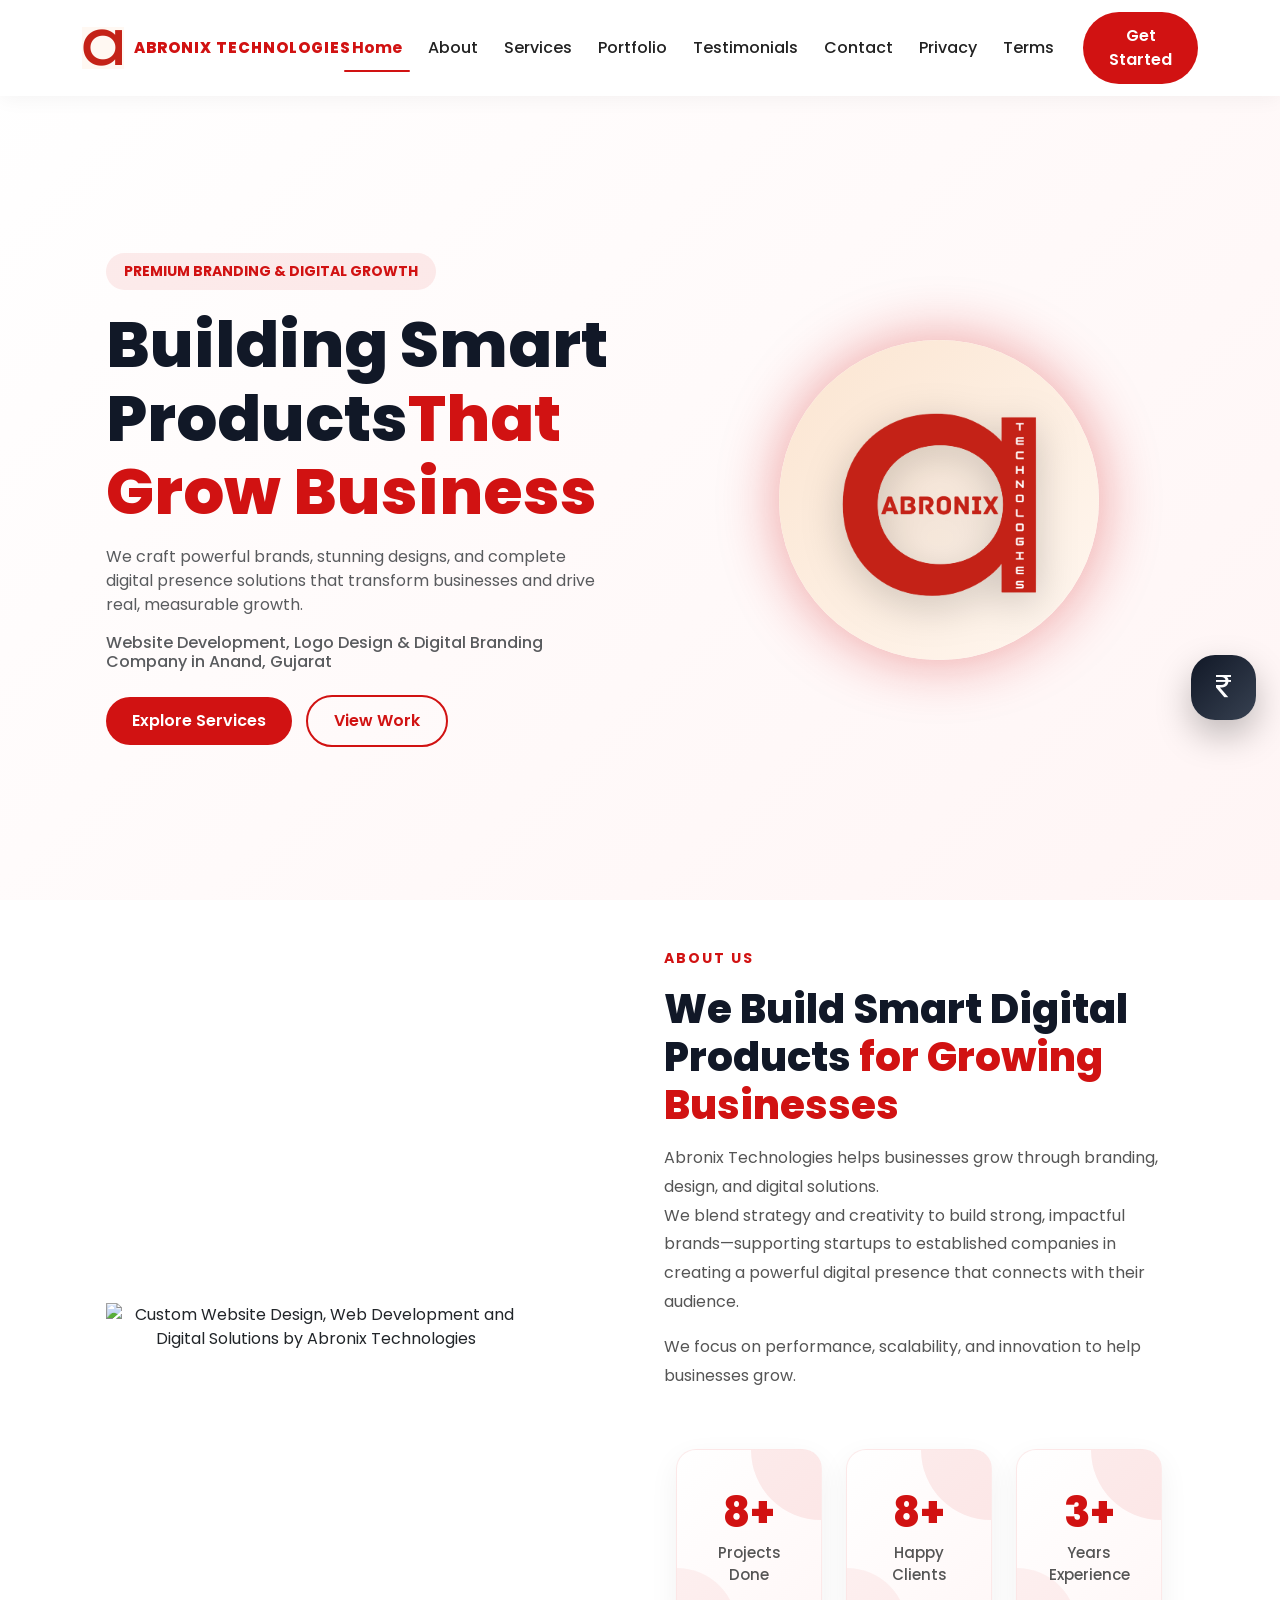
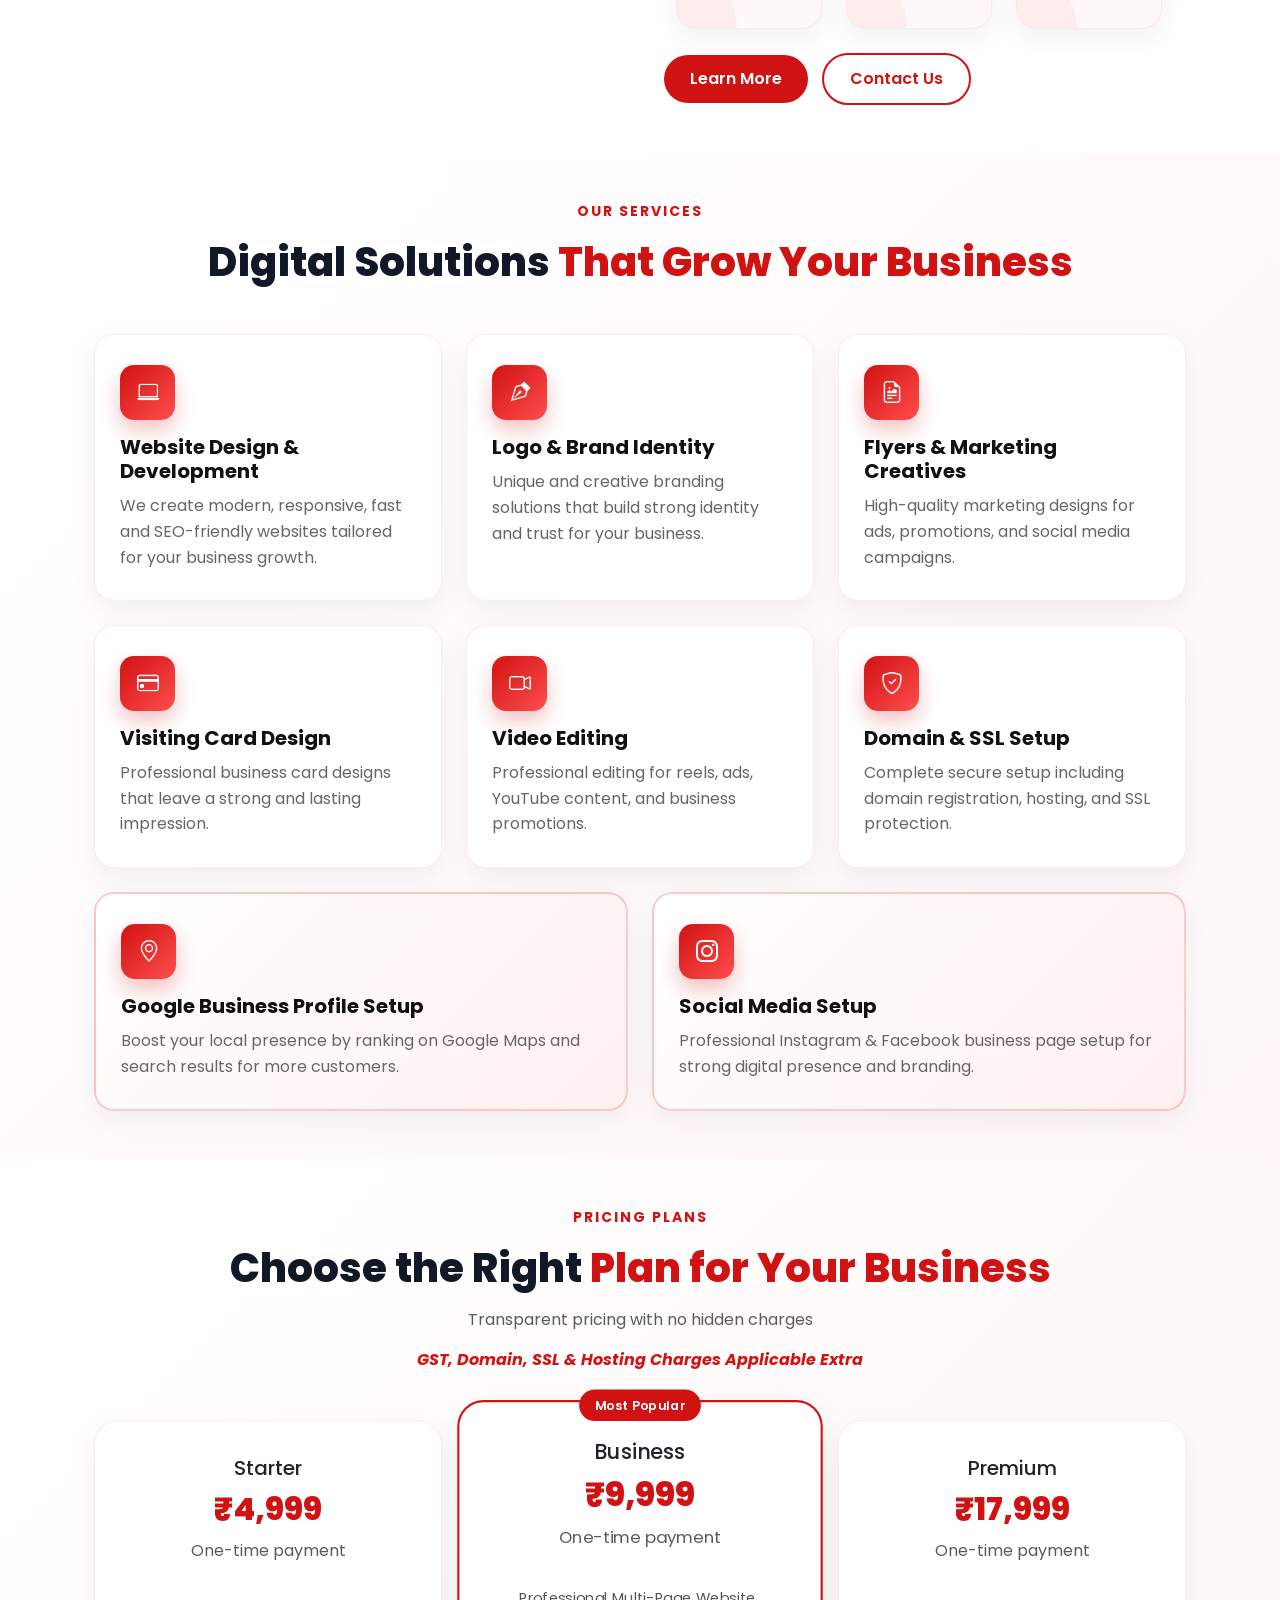
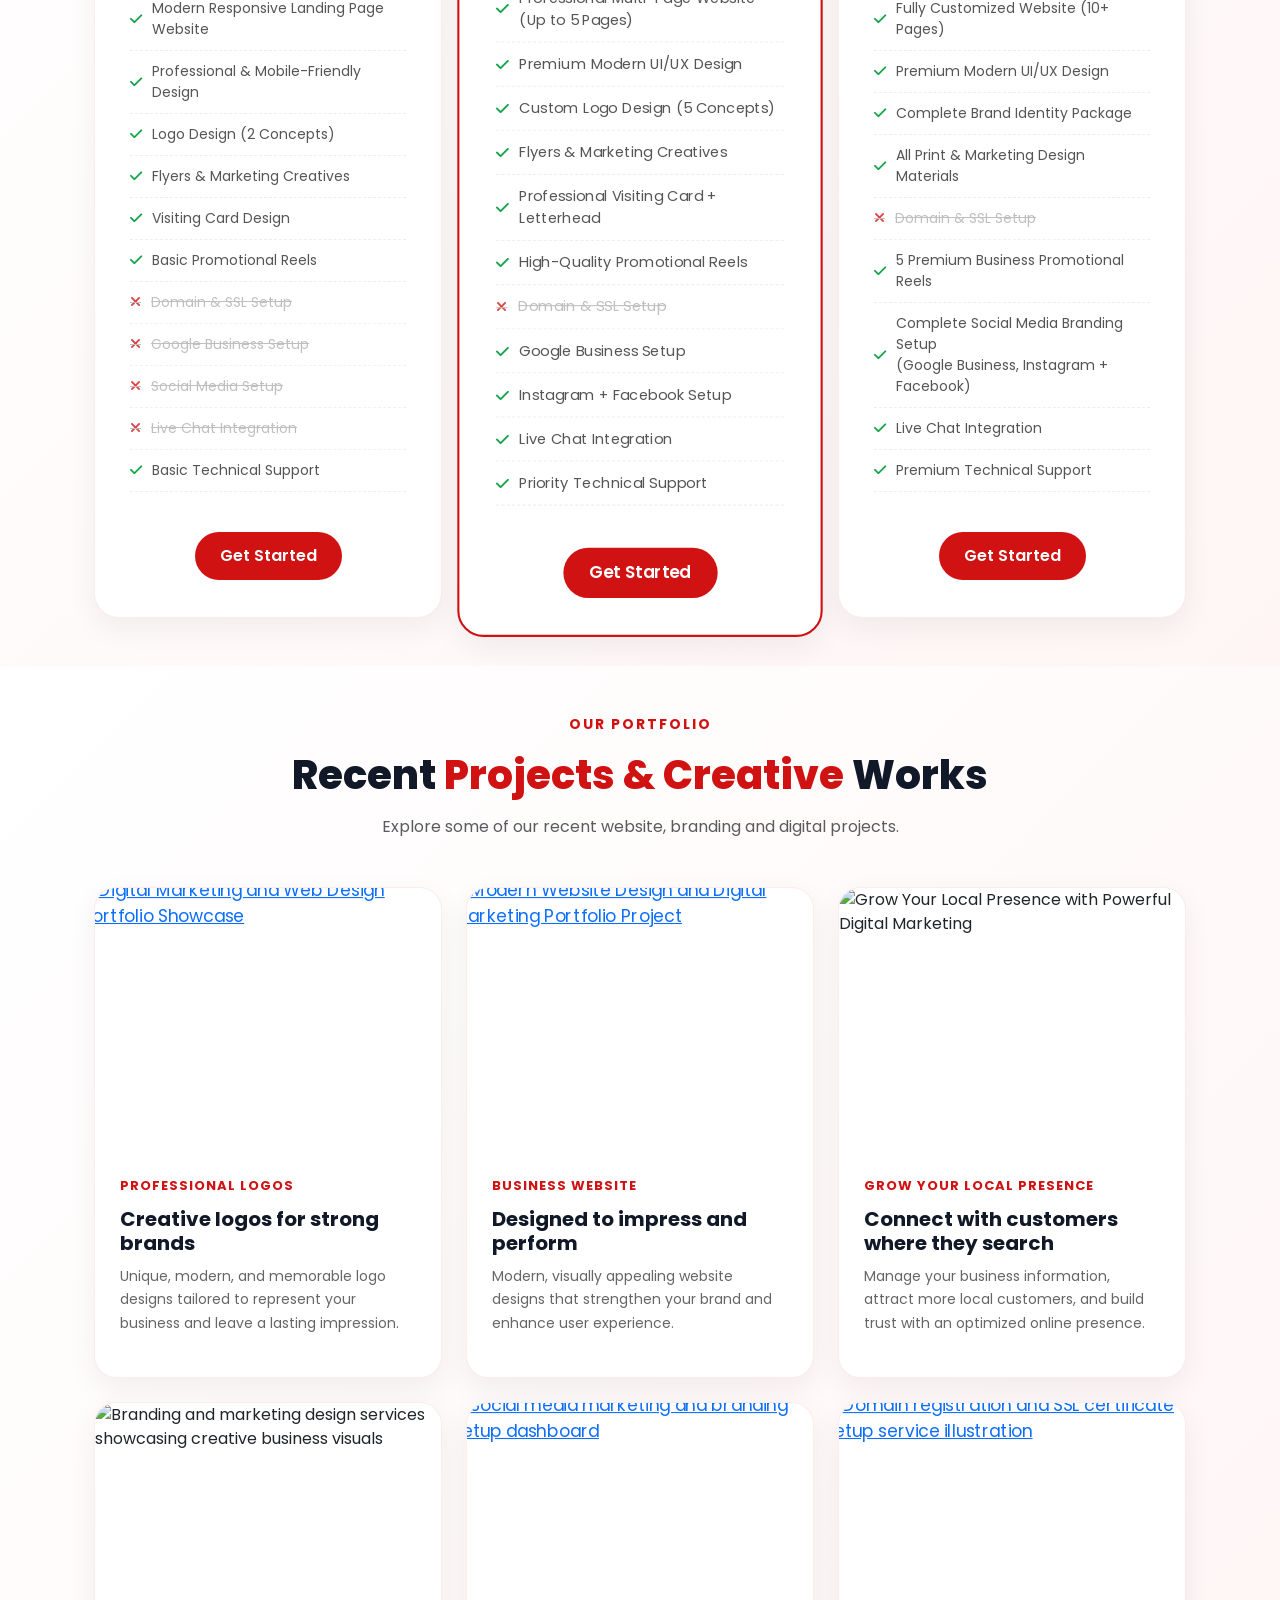
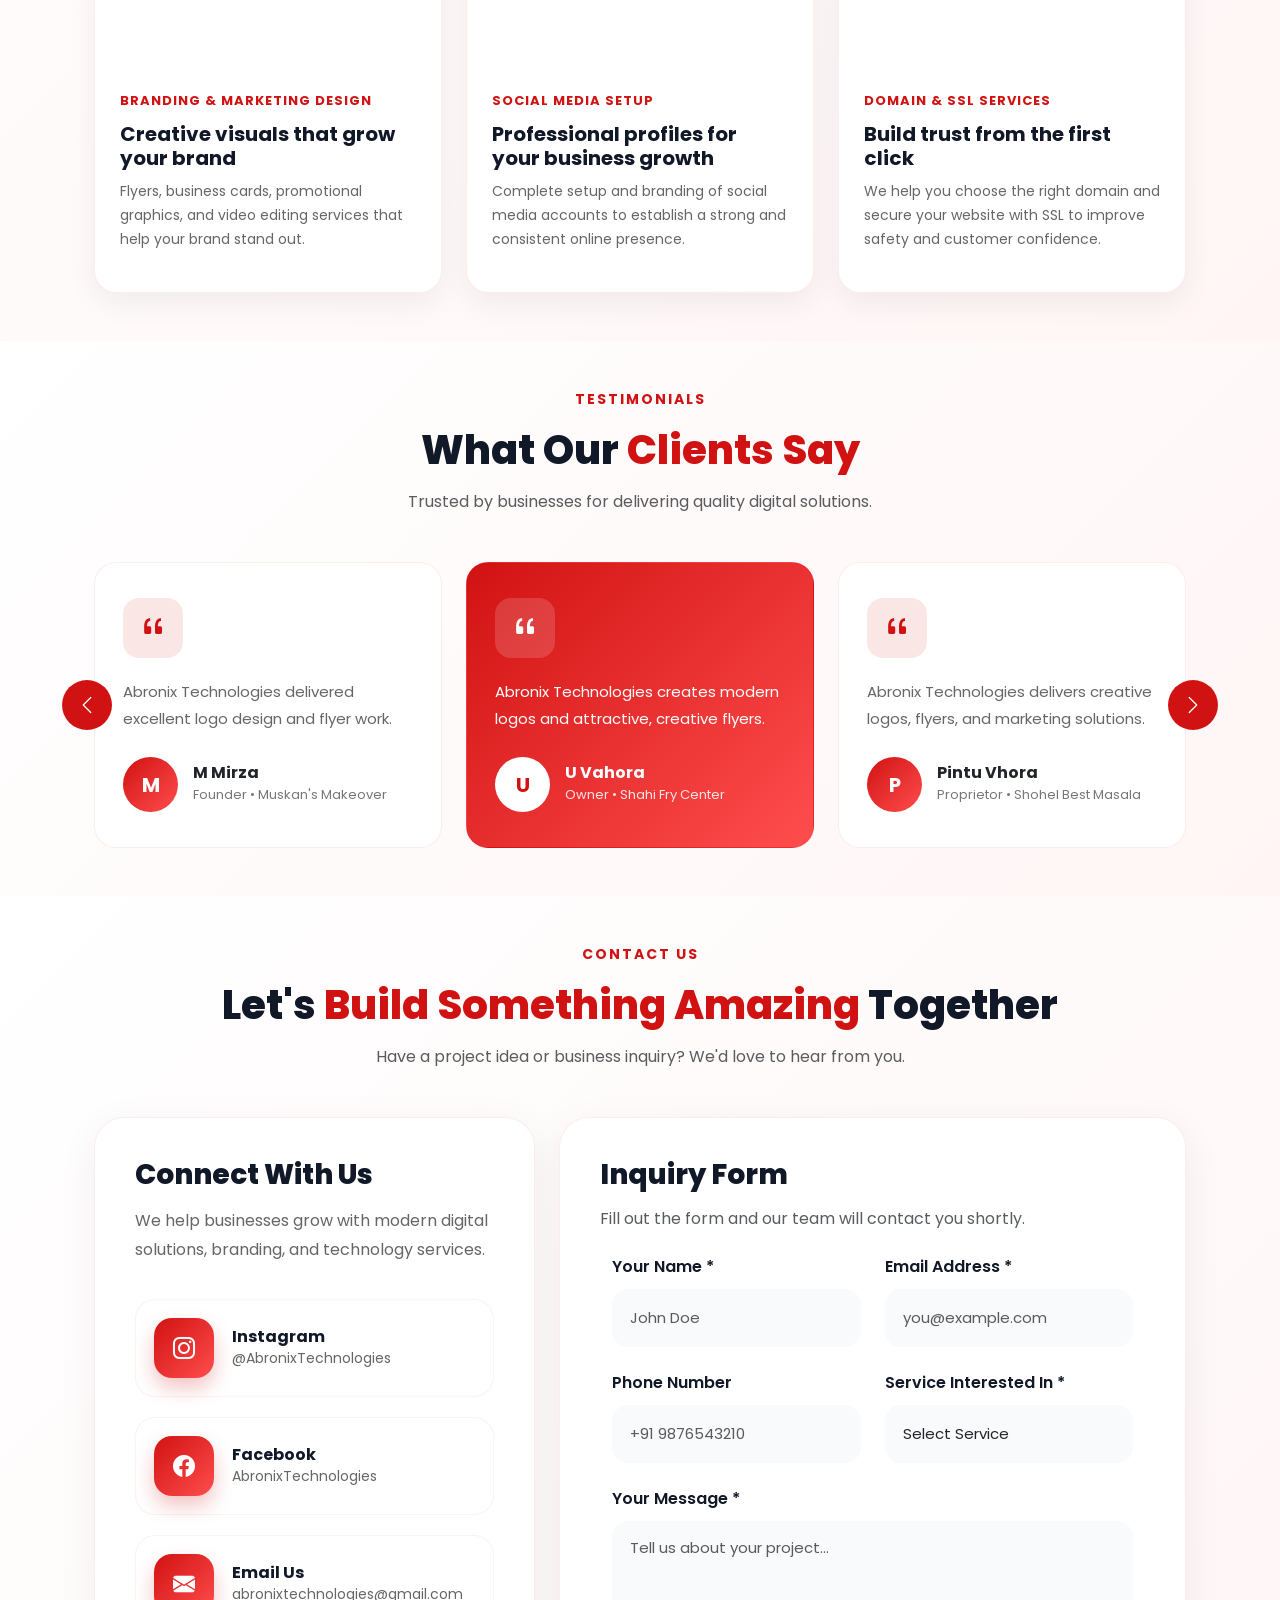
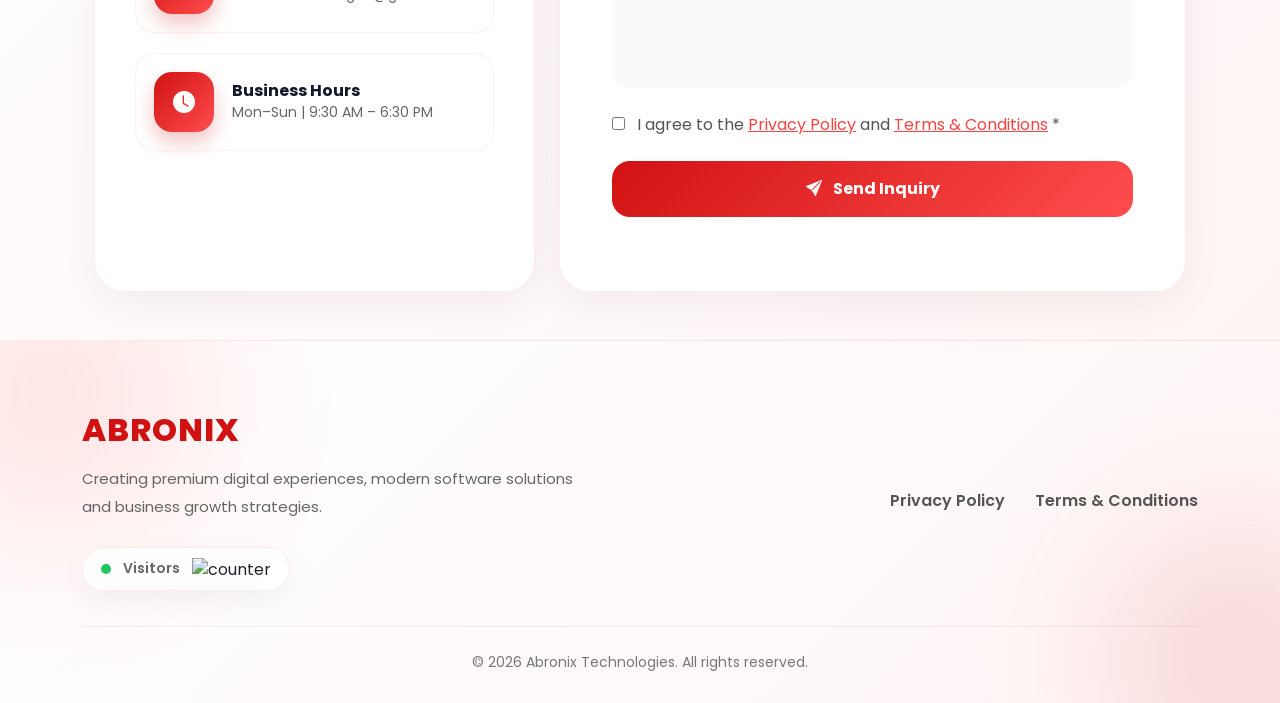
==== index.html @ 5a016d51 "Update index.html" ====
<!DOCTYPE html>
<html lang="en">
<head>
     <!-- ══ GOOGLE SEO ══ -->
    <meta name="google-site-verification" content="BKKp4MAtDYce9E1KdZ9TclviGkEOBmXg_sfoEr4LxzI" />
    <!-- Google tag (gtag.js) -->
    <!-- Google Analytics -->
    <script async src="https://www.googletagmanager.com/gtag/js?id=G-H3DP1MNZKC"></script>
    <script>
      window.dataLayer = window.dataLayer || [];
      function gtag(){dataLayer.push(arguments);}
      gtag('js', new Date());

      gtag('config', 'G-H3DP1MNZKC');
    </script>
     <!-- ══ GOOGLE SEO ══ -->
    
    <meta charset="UTF-8" />
    <meta name="viewport" content="width=device-width, initial-scale=1.0" />
    
    <!-- ══ PRIMARY SEO ══ -->
    <title>Website Development Company in Anand, Nadiad, Vadodara | Web Design, SEO & Digital Branding | Abronix Technologies</title>

    <meta name="title" content="Website Development, Logo Design & Digital Branding Services | Abronix Technologies">
    <meta name="description" content="Abronix Technologies is a leading website development company in Anand, Gujarat providing website design, eCommerce development, SEO, logo design, digital branding, Google Business Profile setup, social media management and video editing services in Anand, Nadiad, Vadodara, Vallabh Vidyanagar, Karamsad, Anand GIDC and across Gujarat.">
    <meta name="keywords" content="website developer Anand, website development company Anand, web designer Anand, website design Anand, website development Nadiad, web designer Nadiad, website development Vadodara, web development Vallabh Vidyanagar, website developer Karamsad, website development Anand GIDC, SEO company Anand, SEO services Gujarat, digital marketing Anand, social media management Anand, logo design Anand, Google Business Profile setup Anand, ecommerce website development Gujarat, business website design Gujarat, IT company Anand, web development company Gujarat, startup website development, Abronix Technologies">

    <meta name="author" content="Abronix Technologies">
    <meta name="robots" content="index, follow, max-image-preview:large, max-snippet:-1, max-video-preview:-1">
    <meta name="language" content="English">

    <meta name="revisit-after" content="7 days">
    <meta name="rating" content="general">
    <meta name="copyright" content="Abronix Technologies 2026">
    <meta name="theme-color" content="#F5A623">

    <!-- ══ CANONICAL ══ -->
    <link rel="canonical" href="https://abronixtechnologies.github.io/abronix-landing/">

    <!-- ══ OPEN GRAPH (FACEBOOK / LINKEDIN) ══ -->
    <meta property="og:type" content="website">
    <meta property="og:site_name" content="Abronix Technologies">
    <meta property="og:url" content="https://abronixtechnologies.github.io/abronix-landing/">
    <meta property="og:title" content="Website Development, Logo Design & Branding | Abronix Technologies">
    <meta property="og:description" content="Professional website development, logo design and branding services for businesses worldwide.">
    <meta property="og:image" content="https://abronixtechnologies.github.io/abronix-landing/images/og-image.png">
    <meta property="og:image:width" content="1200">
    <meta property="og:image:height" content="630">
    <meta property="og:image:alt" content="Abronix Technologies - Digital Branding Agency">
    <meta property="og:locale" content="en_IN">

    <!-- ══ TWITTER CARD (ENABLED) ══ -->
    <!--    <meta name="twitter:card" content="summary_large_image">
    <meta name="twitter:title" content="Abronix Technologies | Branding & Web Development">
    <meta name="twitter:description" content="We build modern websites, logos, and digital branding solutions for business growth.">
    <meta name="twitter:image" content="https://abronixtechnologies.github.io/abronix-landing/images/og-image.png">-->

    <!-- ══ ICONS / FAVICON FIXED ══ -->
    <link rel="icon" type="image/png" href="images/favicon.ico">
    <link rel="apple-touch-icon" href="images/apple-touch-icon.png">

    <!-- ══ PRECONNECT (SPEED OPTIMIZATION) ══ -->
    <link rel="preconnect" href="https://fonts.googleapis.com">
    <link rel="preconnect" href="https://fonts.gstatic.com" crossorigin>

    <!-- ══ SCHEMA.ORG (LOCAL BUSINESS) ══ -->
    <!-- ================= ORGANIZATION SCHEMA ================= -->
    <script type="application/ld+json">
    {
      "@context": "https://schema.org",
      "@type": "Organization",
      "@id": "https://abronixtechnologies.github.io/abronix-landing/#organization",
      "name": "Abronix Technologies",
      "alternateName": [
        "Abronix Anand",
        "Abronix Technologies Anand Gujarat"
      ],
      "url": "https://abronixtechnologies.github.io/abronix-landing/",
      "logo": "https://abronixtechnologies.github.io/abronix-landing/images/logo.png",
      "image": "https://abronixtechnologies.github.io/abronix-landing/images/og-image.png",
      "email": "abronixtechnologies@gmail.com",
      "sameAs": [
        "https://www.instagram.com/AbronixTechnologies",
        "https://www.facebook.com/AbronixTechnologies"
      ],
      "areaServed": [
        "Anand, Gujarat, India",
        "Gujarat",
        "India",
        "Worldwide"
      ],
      "description": "Abronix Technologies is a website development, web design, digital branding, logo design, video editing, social media setup, SEO, and digital marketing company based in Anand, Gujarat."
    }
</script>

    <!-- ================= SERVICE SCHEMA ================= -->
    <script type="application/ld+json">
    {
      "@context": "https://schema.org",
      "@type": "Service",
      "@id": "https://abronixtechnologies.github.io/abronix-landing/#service",
      "serviceType": [
        "Website Development",
        "Web Design",
        "Business Website Development",
        "Landing Page Development",
        "Responsive Website Design",
        "Logo Design",
        "Brand Identity Design",
        "Digital Branding",
        "Video Editing",
        "Social Media Account Setup",
        "Instagram Business Setup",
        "Facebook Business Page Setup",
        "SEO Services",
        "Digital Marketing"
      ],
      "provider": {
        "@id": "https://abronixtechnologies.github.io/abronix-landing/#organization"
      },
      "areaServed": [
        "Anand",
        "Gujarat",
        "India",
        "Worldwide"
      ],
      "description": "Professional website development, web design, digital branding, logo design, video editing, social media setup, SEO optimization, and digital marketing services in Anand, Gujarat."
    }
    </script>

    <!-- ================= LOCAL BUSINESS SCHEMA ================= -->
    <script type="application/ld+json">
    {
      "@context": "https://schema.org",
      "@type": "LocalBusiness",
      "@id": "https://abronixtechnologies.github.io/abronix-landing/#localbusiness",
      "name": "Abronix Technologies",
      "alternateName": "Abronix Anand",
      "url": "https://abronixtechnologies.github.io/abronix-landing/",
      "image": "https://abronixtechnologies.github.io/abronix-landing/images/og-image.png",
      "logo": "https://abronixtechnologies.github.io/abronix-landing/images/logo.png",
      "email": "abronixtechnologies@gmail.com",
      "telephone": "+91-XXXXXXXXXX",
      "address": {
        "@type": "PostalAddress",
        "addressLocality": "Anand",
        "addressRegion": "Gujarat",
        "addressCountry": "IN"
      },
      "openingHours": "Mo-Su 09:30-18:30",
      "priceRange": "₹₹",
      "sameAs": [
        "https://www.instagram.com/AbronixTechnologies",
        "https://www.facebook.com/AbronixTechnologies"
      ],
      "areaServed": [
        "Anand",
        "Vadodara",
        "Nadiad",
        "Gujarat",
        "India"
      ],
      "description": "Local website development and digital branding agency in Anand, Gujarat offering website design, logo design, video editing, SEO, social media setup, and digital marketing services."
    }
    </script>
    <link rel="sitemap" type="application/xml" href="https://abronixtechnologies.github.io/abronix-landing/sitemap.xml">
    <!-- ══ PRIMARY SEO ══ -->


    <!-- Bootstrap -->
    <link href="https://cdn.jsdelivr.net/npm/bootstrap@5.3.3/dist/css/bootstrap.min.css" rel="stylesheet" />
    <!-- Bootstrap ICON -->
    <link rel="stylesheet" href="https://cdn.jsdelivr.net/npm/bootstrap-icons@1.11.3/font/bootstrap-icons.min.css">
    <!-- Font-Awesome ICON -->
    <link rel="stylesheet" href="https://cdnjs.cloudflare.com/ajax/libs/font-awesome/6.5.1/css/all.min.css">
    <!-- Google Fonts: Syne + DM Sans -->
    <link href="https://fonts.googleapis.com/css2?family=Poppins:wght@300;400;600;700;800&display=swap" rel="stylesheet">
    <!-- External CSS file -->
    <link rel="stylesheet" href="css/stylesheet.css">
</head>

<body>
    <!-- NAVBAR -->
    <nav class="navbar navbar-expand-lg fixed-top">
        <div class="container">

            <a class="navbar-brand d-flex align-items-center"
                href="#home"
                title="Abronix Technologies - Web Development Company"
                aria-label="Abronix Technologies Home">

                <img src="images/abronix-technologies-logo.png"
                    alt="Abronix Technologies Logo"
                    title="Abronix Technologies Logo"
                    width="42"
                    height="42" />

                <span>ABRONIX TECHNOLOGIES</span>
            </a>

            <button class="navbar-toggler" type="button"
                data-bs-toggle="collapse" data-bs-target="#nav"
                aria-controls="nav" aria-expanded="false" aria-label="Abronix Technologies Toggle Navigation">
                <span class="navbar-toggler-icon"></span>
            </button>

            <div class="collapse navbar-collapse" id="nav">

                <ul class="navbar-nav ms-auto align-items-lg-center">

                    <li class="nav-item">
                        <a class="nav-link active" href="#home">Home</a>
                    </li>

                    <li class="nav-item">
                        <a class="nav-link" href="#about">About</a>
                    </li>

                    <li class="nav-item">
                        <a class="nav-link" href="#services">Services</a>
                    </li>

                    <li class="nav-item d-none">
                        <a class="nav-link" href="#pricing">Pricing</a>
                    </li>

                    <li class="nav-item">
                        <a class="nav-link" href="#portfolio">Portfolio</a>
                    </li>

                    <li class="nav-item">
                        <a class="nav-link" href="#testimonials">Testimonials</a>
                    </li>

                    <li class="nav-item">
                        <a class="nav-link" href="#contact">Contact</a>
                    </li>

                    <li class="nav-item">
                        <a class="nav-link" href="privacy.html">Privacy</a>
                    </li>

                    <li class="nav-item">
                        <a class="nav-link" href="terms.html">Terms</a>
                    </li>

                    <li class="ms-3 d-none d-lg-block">
                        <a href="#contact" class="btn btn-main">Get Started
                        </a>
                    </li>
                </ul>

            </div>
        </div>
    </nav>

    <!-- HERO -->
    <section class="hero-section" id="home">
        <div class="container">
            <div class="row align-items-center g-5">

                <div class="col-lg-6">

                    <p class="hero-subtitle">Premium Branding & Digital Growth</p>

                    <h1 class="hero-title">Building Smart Products<span>That Grow Business</span><br>
                    </h1>

                    <p class="mt-3 text-muted">
                        <!--We build scalable digital solutions for businesses.-->
                        We craft powerful brands, stunning designs, and complete digital presence solutions 
                        that transform businesses and drive real, measurable growth.
                    </p>
                    <h1 style="font-size: 1rem;" class="text-muted">Website Development, Logo Design & Digital Branding Company in Anand, Gujarat</h1>

                    <div class="mt-4">
                        <a class="btn btn-main" href="#services">Explore Services</a>
                        <a class="btn btn-outline-custom" href="#portfolio">View Work</a>
                    </div>
                </div>

                <!-- HERO SLIDER -->
                <div class="col-lg-6 hero-img text-center">

                    <div class="hero-slider">

                        <div class="floating-icons icon1">
                            <img src="https://cdn-icons-png.flaticon.com/512/732/732212.png"
                                alt="HTML5 Web Development Technology"
                                loading="lazy"
                                width="60"
                                height="60" />
                        </div>

                        <div class="floating-icons icon2">
                            <img src="https://cdn-icons-png.flaticon.com/512/5968/5968242.png"
                                alt="CSS3 Responsive Web Design Technology"
                                loading="lazy"
                                width="60"
                                height="60" />
                        </div>

                        <div class="floating-icons icon3">
                            <img src="https://cdn-icons-png.flaticon.com/512/5968/5968292.png"
                                alt="JavaScript Frontend Development Technology"
                                loading="lazy"
                                width="60"
                                height="60" />
                        </div>

                        <div class="floating-icons icon4">
                            <img src="https://cdn-icons-png.flaticon.com/512/5968/5968672.png"
                                alt="Bootstrap Framework for Responsive Websites"
                                loading="lazy"
                                width="60"
                                height="60" />
                        </div>

                        <div class="floating-icons icon5">
                            <img src="https://cdn-icons-png.flaticon.com/512/1055/1055666.png"
                                alt="Professional Web Design Services"
                                loading="lazy"
                                width="60"
                                height="60" />
                        </div>

                        <div class="floating-icons icon6">
                            <img src="https://cdn-icons-png.flaticon.com/512/5968/5968572.png"
                                alt="Creative Logo Design and Branding Services"
                                loading="lazy"
                                width="60"
                                height="60" />
                        </div>

                        <div class="floating-icons icon7">
                            <img src="https://cdn-icons-png.flaticon.com/512/7895/7895258.png"
                                alt="Google Analytics Website Performance Tracking"
                                loading="lazy"
                                width="60"
                                height="60" />
                        </div>

                        <div class="floating-icons icon8">
                            <img src="https://cdn-icons-png.flaticon.com/512/2530/2530103.png"
                                alt="Professional Visiting Card Design Services"
                                loading="lazy"
                                width="60"
                                height="60" />
                        </div>

                        <div class="floating-icons icon9">
                            <img src="https://cdn-icons-png.flaticon.com/512/6348/6348571.png"
                                alt="Professional Video Editing and Multimedia Services"
                                loading="lazy"
                                width="60"
                                height="60" />
                        </div>

                        <div class="floating-icons icon10">
                            <img src="https://cdn-icons-png.flaticon.com/512/17009/17009592.png"
                                alt="Domain Registration and SSL Certificate Setup Services"
                                loading="lazy"
                                width="60"
                                height="60" />
                        </div>


                        <div class="main-circle">
                            <img src="images/320X320.png"
                                alt="Abronix Technologies - Software Development, Web Solutions and Digital Transformation Services"
                                title="Abronix Technologies Digital Transformation Services"
                                width="320"
                                height="320" />
                        </div>

                    </div>

                </div>

            </div>
        </div>
    </section>

    <!-- ABOUT -->
    <section class="about-section py-5" id="about">
        <div class="container">
            <div class="row align-items-center g-5">

                <div class="col-lg-6 about-img text-center">
                    <img src="https://cdn-icons-png.flaticon.com/512/1055/1055687.png"
                        class="img-fluid"
                        style="max-width: 420px;"
                        alt="Custom Website Design, Web Development and Digital Solutions by Abronix Technologies" />
                </div>

                <div class="col-lg-6">

                    <p class="section-subtitle">About Us</p>

                    <h2 class="section-title">We Build Smart Digital Products <span>for Growing Businesses</span>
                    </h2>

                    <p class="section-text">
                        Abronix Technologies helps businesses grow through branding, design, and digital solutions.
                        <br />
                        We blend strategy and creativity to build strong, impactful brands—supporting startups to established companies in 
                        creating a powerful digital presence that connects with their audience.
                    </p>

                    <p class="section-text">
                        We focus on performance, scalability, and innovation to help businesses grow.
                    </p>

                    <!-- COUNTERS -->
                    <div class="row counter-wrapper g-4">

                        <div class="col-12 col-sm-6 col-lg-4">
                            <div class="counter-card">
                                <h3 class="counter" data-target="8">0</h3>
                                <p>Projects Done</p>
                            </div>
                        </div>

                        <div class="col-12 col-sm-6 col-lg-4">
                            <div class="counter-card">
                                <h3 class="counter" data-target="8">0</h3>
                                <p>Happy Clients</p>
                            </div>
                        </div>

                        <div class="col-12 col-sm-6 col-lg-4 mx-sm-auto">
                            <div class="counter-card">
                                <h3 class="counter" data-target="3">0</h3>
                                <p>Years Experience</p>
                            </div>
                        </div>

                    </div>

                    <div class="mt-4">
                        <a href="#home" class="btn btn-main">Learn More</a>
                        <a href="#contact" class="btn btn-outline-custom">Contact Us</a>
                    </div>

                </div>

            </div>
        </div>
    </section>

    <!-- SERVICES -->
    <section class="services-section py-5" id="services">
        <div class="container">

            <div class="text-center mb-5">
                <p class="section-subtitle">Our Services</p>
                <h2 class="section-title">Digital Solutions <span>That Grow Your Business</span></h2>
            </div>

            <div class="row g-4">

                <div class="col-sm-6 col-lg-4">
                    <div class="service-card">
                        <div class="icon-box"><i class="bi bi-laptop"></i></div>
                        <h5>Website Design & Development</h5>
                        <p>We create modern, responsive, fast and SEO-friendly websites tailored for your business growth.</p>
                    </div>
                </div>

                <div class="col-sm-6 col-lg-4">
                    <div class="service-card">
                        <div class="icon-box"><i class="bi bi-vector-pen"></i></div>
                        <h5>Logo & Brand Identity</h5>
                        <p>Unique and creative branding solutions that build strong identity and trust for your business.</p>
                    </div>
                </div>

                <div class="col-sm-6 col-lg-4">
                    <div class="service-card">
                        <div class="icon-box"><i class="bi bi-file-earmark-richtext"></i></div>
                        <h5>Flyers & Marketing Creatives</h5>
                        <p>High-quality marketing designs for ads, promotions, and social media campaigns.</p>
                    </div>
                </div>

                <div class="col-sm-6 col-lg-4">
                    <div class="service-card">
                        <div class="icon-box"><i class="bi bi-credit-card"></i></div>
                        <h5>Visiting Card Design</h5>
                        <p>Professional business card designs that leave a strong and lasting impression.</p>
                    </div>
                </div>

                <div class="col-sm-6 col-lg-4">
                    <div class="service-card">
                        <div class="icon-box"><i class="bi bi-camera-video"></i></div>
                        <h5>Video Editing</h5>
                        <p>Professional editing for reels, ads, YouTube content, and business promotions.</p>
                    </div>
                </div>

                <div class="col-sm-6 col-lg-4">
                    <div class="service-card">
                        <div class="icon-box"><i class="bi bi-shield-check"></i></div>
                        <h5>Domain & SSL Setup</h5>
                        <p>Complete secure setup including domain registration, hosting, and SSL protection.</p>
                    </div>
                </div>

                <div class="col-lg-6">
                    <div class="service-card highlight">
                        <div class="icon-box"><i class="bi bi-geo-alt"></i></div>
                        <h5>Google Business Profile Setup</h5>
                        <p>Boost your local presence by ranking on Google Maps and search results for more customers.</p>
                    </div>
                </div>

                <div class="col-lg-6">
                    <div class="service-card highlight">
                        <div class="icon-box"><i class="bi bi-instagram"></i></div>
                        <h5>Social Media Setup</h5>
                        <p>Professional Instagram & Facebook business page setup for strong digital presence and branding.</p>
                    </div>
                </div>

            </div>

        </div>
    </section>

    <!-- PRICING -->
    <section id="pricing" class="pricing-section py-5">
        <div class="container">

            <div class="text-center mb-5">
                <p class="section-subtitle">Pricing Plans</p>
                <h2 class="section-title">Choose the Right <span>Plan for Your Business</span></h2>
                <p class="text-muted mt-3">Transparent pricing with no hidden charges</p>

                <p class="text-muted fst-italic fw-bold mt-3" style="color: #d11212 !important;">
                    GST, Domain, SSL & Hosting Charges Applicable Extra
                </p>
            </div>

            <div class="row g-4 justify-content-center">

                <!-- STARTER -->
                <div class="col-lg-4 col-md-6 py-3 py-md-0">

                    <div class="pricing-card">

                        <h5>Starter</h5>
                        <h2>₹4,999</h2>
                        <p class="text-muted">One-time payment</p>
                        <p class="text-muted fw-bold d-none">Fixed Concepts</p>

                        <ul>
                            <li><i class="fa-solid fa-check"></i>Modern Responsive Landing Page Website</li>
                            <li><i class="fa-solid fa-check"></i>Professional & Mobile-Friendly Design</li>
                            <li><i class="fa-solid fa-check"></i>Logo Design (2 Concepts)</li>
                            <li><i class="fa-solid fa-check"></i>Flyers & Marketing Creatives</li>
                            <li><i class="fa-solid fa-check"></i>Visiting Card Design</li>

                            <li>
                                <i class="fa-solid fa-check"></i>Basic Promotional Reels
                            </li>
                            <li class="disabled">
                                <i class="fa-solid fa-xmark"></i>Domain & SSL Setup
                            </li>
                            <li class="disabled">
                                <i class="fa-solid fa-xmark"></i>Google Business Setup
                            </li>
                            <li class="disabled">
                                <i class="fa-solid fa-xmark"></i>Social Media Setup
                            </li>
                            <li class="disabled">
                                <i class="fa-solid fa-xmark"></i>Live Chat Integration
                            </li>
                            <li>
                                <i class="fa-solid fa-check"></i>Basic Technical Support
                            </li>
                        </ul>

                        <a href="#contact" class="btn-pricing">Get Started</a>

                    </div>

                </div>

                <!-- BUSINESS (POPULAR) -->
                <div class="col-lg-4 col-md-6 py-3 py-md-0">

                    <div class="pricing-card popular">

                        <div class="badge-popular">Most Popular</div>
                        <h5>Business</h5>
                        <h2>₹9,999</h2>
                        <p class="text-muted">One-time payment</p>
                        <p class="text-muted fw-bold d-none">Fixed 5 Concepts</p>

                        <ul>
                            <li><i class="fa-solid fa-check"></i>Professional Multi-Page Website
                                <br />
                                (Up to 5 Pages)</li>
                            <li><i class="fa-solid fa-check"></i>Premium Modern UI/UX Design</li>
                            <li><i class="fa-solid fa-check"></i>Custom Logo Design (5 Concepts)</li>
                            <li><i class="fa-solid fa-check"></i>Flyers & Marketing Creatives</li>
                            <li><i class="fa-solid fa-check"></i>Professional Visiting Card + Letterhead</li>
                            <li><i class="fa-solid fa-check"></i>High-Quality Promotional Reels</li>
                            <li class="disabled">
                                <i class="fa-solid fa-xmark"></i>Domain & SSL Setup
                            </li>
                            <li><i class="fa-solid fa-check"></i>Google Business Setup</li>
                            <li><i class="fa-solid fa-check"></i>Instagram + Facebook Setup</li>
                            <li><i class="fa-solid fa-check"></i>Live Chat Integration</li>
                            <li>
                                <i class="fa-solid fa-check"></i>Priority Technical Support
                            </li>
                        </ul>

                        <a href="#contact" class="btn-pricing">Get Started</a>

                    </div>

                </div>

                <!-- PREMIUM -->
                <div class="col-lg-4 col-md-6 py-3 py-md-0">

                    <div class="pricing-card">

                        <h5>Premium</h5>
                        <h2>₹17,999</h2>
                        <p class="text-muted">One-time payment</p>

                        <ul>
                            <li><i class="fa-solid fa-check"></i>Fully Customized Website (10+ Pages)</li>
                            <li><i class="fa-solid fa-check"></i>Premium Modern UI/UX Design</li>
                            <li><i class="fa-solid fa-check"></i>Complete Brand Identity Package</li>
                            <li><i class="fa-solid fa-check"></i>All Print & Marketing Design Materials</li>
                            <li class="disabled">
                                <i class="fa-solid fa-xmark"></i>Domain & SSL Setup
                            </li>
                            <li><i class="fa-solid fa-check"></i>5 Premium Business Promotional Reels</li>
                            <li><i class="fa-solid fa-check"></i>Complete Social Media Branding Setup
                                <br />
                                (Google Business, Instagram + Facebook)</li>
                             <li><i class="fa-solid fa-check"></i>Live Chat Integration</li>
                            <li><i class="fa-solid fa-check"></i>Premium Technical Support</li>
                        </ul>

                        <a href="#contact" class="btn-pricing">Get Started</a>

                    </div>

                </div>

            </div>

        </div>

    </section>

    <!-- PORTFOLIO -->
    <section class="portfolio-section py-5" id="portfolio">

        <div class="container">

            <!-- SECTION TITLE -->
            <div class="text-center mb-5">

                <p class="section-subtitle">Our Portfolio</p>

                <h2 class="section-title">Recent <span>Projects & Creative</span> Works
                </h2>

                <p class="text-muted mt-3">
                    Explore some of our recent website, branding and digital projects.
                </p>

            </div>

            <!-- PORTFOLIO GRID -->
            <div class="row g-4">

                <!-- PROJECT 1 -->
                <div class="col-md-6 col-lg-4">

                    <div class="portfolio-card">

                        <div class="portfolio-image">

                            <div class="portfolio-slider">
                                <a href="#portfolio" target="_self" class="portfolio-slide active-slide">
                                    <img
                                        src="https://images.unsplash.com/photo-1611532736597-de2d4265fba3?fm=jpg&q=60&w=3000&auto=format&fit=crop"
                                        alt="Digital Marketing and Web Design Portfolio Showcase" />
                                </a>

                                <a href="https://www.instagram.com/muskanmirza_makeovers" target="_blank" class="portfolio-slide">
                                    <img src="assets/portfolio/project_1/1.png"
                                        alt="Muskan Mirza Makeovers Beauty and Makeup Portfolio" />
                                </a>

                                <a href="https://www.instagram.com/shahifrycenter" target="_blank" class="portfolio-slide">
                                    <img src="assets/portfolio/project_1/2.png"
                                        alt="Shahi Fry Center Restaurant Branding and Social Media Design" />
                                </a>
                                <a href="https://www.youtube.com/@BollyPopz" target="_blank" class="portfolio-slide">
                                    <img src="assets/portfolio/project_1/3.png"
                                        alt="BollyPopz YouTube Channel Branding and Content Design" />
                                </a>
                                <a href="#portfolio" target="_self" class="portfolio-slide">
                                    <img src="assets/portfolio/project_1/4.png"
                                        alt="Business Website Design and Development Project" />
                                </a>
                                <a href="https://anandtraders.github.io/landing/" target="_blank" class="portfolio-slide">
                                    <img src="assets/portfolio/project_1/5.png"
                                        alt="WhatsApp Community Branding (Anand Traders) and Marketing Design" />
                                </a>
                                <a href="https://www.instagram.com/rohamfashion24/" target="_blank" class="portfolio-slide">
                                    <img src="assets/portfolio/project_1/6.png"
                                        alt="Roham Fashion Social Media Marketing and Branding Project" />
                                </a>
                                <a href="https://wa.me/919898716136" target="_blank" class="portfolio-slide">
                                    <img src="assets/portfolio/project_1/7.png"
                                        alt="Business Promotion and Lead Generation Campaign Design" />
                                </a>
                            </div>

                        </div>

                        <div class="portfolio-content">
                            <span>Professional Logos</span>
                            <h5>Creative logos for strong brands</h5>
                            <p>Unique, modern, and memorable logo designs tailored to represent your business and leave a lasting impression.</p>
                        </div>

                    </div>

                </div>

                <!-- PROJECT 2 -->
                <div class="col-md-6 col-lg-4">

                    <div class="portfolio-card">

                        <div class="portfolio-image">

                            <div class="portfolio-slider">
                                <a href="#portfolio" target="_self" class="portfolio-slide active-slide">
                                    <img src="https://images.unsplash.com/photo-1657812159077-90649115008c?q=80&w=1126&auto=format&fit=crop"
                                        alt="Modern Website Design and Digital Marketing Portfolio Project" />
                                </a>
                                <a href="#portfolio" target="_self" class="portfolio-slide">
                                    <img src="https://images.unsplash.com/photo-1487014679447-9f8336841d58?q=80&w=1305&auto=format&fit=crop"
                                        alt="Creative Web Development and User Experience Design Showcase" />
                                </a>

                                <a href="#portfolio" target="_self" class="portfolio-slide">
                                    <img src="https://images.unsplash.com/photo-1498050108023-c5249f4df085?q=80&w=1200&auto=format&fit=crop"
                                        alt="Custom Software Development and Website Development Project" />
                                </a>
                            </div>

                        </div>

                        <div class="portfolio-content">
                            <span>Business Website</span>
                            <h5>Designed to impress and perform</h5>
                            <p>Modern, visually appealing website designs that strengthen your brand and enhance user experience.</p>
                        </div>
                    </div>

                </div>

                <!-- PROJECT 3 -->
                <div class="col-md-6 col-lg-4">

                    <div class="portfolio-card">

                        <div class="portfolio-image">

                            <img src="https://images.unsplash.com/photo-1666875753105-c63a6f3bdc86?q=80&w=2346&auto=format&fit=crop"
                                alt="Grow Your Local Presence with Powerful Digital Marketing" />

                            <div class="portfolio-overlay">
                                <a href="#portfolio"
                                    target="_self"
                                    class="portfolio-btn">
                                    <i class="bi bi-box-arrow-up-right"></i>
                                </a>
                            </div>
                        </div>

                        <div class="portfolio-content">
                            <span>Grow Your Local Presence</span>
                            <h5>Connect with customers where they search</h5>
                            <p>Manage your business information, attract more local customers, and build trust with an optimized online presence.</p>
                        </div>

                    </div>

                </div>

                <!-- PROJECT 4 -->
                <div class="col-md-6 col-lg-4">

                    <div class="portfolio-card">

                        <div class="portfolio-image">
                            <img src="https://images.unsplash.com/photo-1571420632775-096b42bee0c2?q=80&w=2070&auto=format&fit=crop"
                                alt="Branding and marketing design services showcasing creative business visuals" />

                            <div class="portfolio-overlay">
                                <a href="#portfolio" target="_self" class="portfolio-btn">
                                    <i class="bi bi-box-arrow-up-right"></i>
                                </a>
                            </div>
                        </div>

                        <div class="portfolio-content">
                            <span>Branding & Marketing Design</span>
                            <h5>Creative visuals that grow your brand</h5>
                            <p>Flyers, business cards, promotional graphics, and video editing services that help your brand stand out.</p>
                        </div>

                    </div>

                </div>

                <!-- PROJECT 5 -->
                <div class="col-md-6 col-lg-4">

                    <div class="portfolio-card">
                        <div class="portfolio-image">

                            <div class="portfolio-slider">
                                <a href="#portfolio" target="_self" class="portfolio-slide active-slide">
                                    <img src="https://images.unsplash.com/photo-1562577309-4932fdd64cd1?q=80&w=1074&auto=format&fit=crop"
                                        alt="Social media marketing and branding setup dashboard" />
                                </a>

                                <a href="#portfolio" target="_self" class="portfolio-slide">
                                    <img src="https://images.unsplash.com/photo-1762330469042-dfe6887387dd?q=80&w=1770&auto=format&fit=crop"
                                        alt="Social media content creation and management tools interface" />
                                </a>

                                <a href="#portfolio" target="_self" class="portfolio-slide">
                                    <img src="https://images.unsplash.com/photo-1594670297948-e910d5964979?q=80&w=1135&auto=format&fit=crop"
                                        alt="Digital marketing strategy for social media growth" />
                                </a>
                            </div>

                        </div>

                        <div class="portfolio-content">
                            <span>Social Media Setup</span>
                            <h5>Professional profiles for your business growth</h5>
                            <p>
                                Complete setup and branding of social media accounts to establish a strong and consistent online presence.
                            </p>
                        </div>
                    </div>

                </div>

                <!-- PROJECT 6 -->
                <div class="col-md-6 col-lg-4">

                    <div class="portfolio-card">

                        <div class="portfolio-image">

                            <div class="portfolio-slider">
                                <a href="#portfolio" target="_self" class="portfolio-slide active-slide">
                                    <img src="https://images.unsplash.com/photo-1740908900906-a51032597559?q=80&w=2070&auto=format&fit=crop"
                                        alt="Domain registration and SSL certificate setup service illustration" />
                                </a>

                                <a href="#portfolio" target="_self" class="portfolio-slide">
                                    <img src="https://images.unsplash.com/photo-1751448555253-f39c06e29d82?q=80&w=2340&auto=format&fit=crop"
                                        alt="Secure website hosting and SSL encryption concept" />
                                </a>

                                <a href="#portfolio" target="_self" class="portfolio-slide">
                                    <img src="https://images.unsplash.com/photo-1614064641938-3bbee52942c7?q=80&w=1740&auto=format&fit=crop"
                                        alt="Website security, domain management and HTTPS protection" />
                                </a>
                            </div>

                        </div>

                        <div class="portfolio-content">

                            <span>Domain & SSL Services</span>
                            <h5>Build trust from the first click</h5>
                            <p>
                                We help you choose the right domain and secure your website with SSL to improve safety and customer confidence.
                            </p>

                        </div>

                    </div>

                </div>

            </div>

        </div>

    </section>

    <!-- TESTIMONIALS -->
    <section class="testimonials-section py-5" id="testimonials">

        <div class="container">

            <!-- TITLE -->
            <div class="text-center mb-5">

                <p class="section-subtitle">Testimonials</p>

                <h2 class="section-title">What Our <span>Clients Say</span>
                </h2>

                <p class="text-muted mt-3">
                    Trusted by businesses for delivering quality digital solutions.
                </p>

            </div>

            <!-- CAROUSEL -->
            <div id="testimonialCarousel"
                class="carousel slide"
                data-bs-ride="carousel"
                data-bs-interval="5000">

                <div class="carousel-inner">

                    <!-- SLIDE 1 -->
                    <div class="carousel-item active">

                        <div class="row g-4">

                            <div class="col-md-4">

                                <div class="testimonial-card">

                                    <div class="quote-icon">
                                        <i class="bi bi-quote"></i>
                                    </div>

                                    <p class="testimonial-text">
                                        Abronix Technologies delivered excellent logo design and flyer work.
                                    </p>

                                    <div class="testimonial-user">

                                        <div class="testimonial-avatar">M</div>

                                        <div>
                                            <h6>M Mirza</h6>
                                            <span>Founder • Muskan's Makeover</span>
                                        </div>

                                    </div>

                                </div>

                            </div>

                            <div class="col-md-4">

                                <div class="testimonial-card active">

                                    <div class="quote-icon">
                                        <i class="bi bi-quote"></i>
                                    </div>

                                    <p class="testimonial-text">
                                        Abronix Technologies creates modern logos and attractive, creative flyers.
                                    </p>

                                    <div class="testimonial-user">

                                        <div class="testimonial-avatar">U</div>

                                        <div>
                                            <h6>U Vahora</h6>
                                            <span>Owner • Shahi Fry Center</span>
                                        </div>

                                    </div>

                                </div>

                            </div>

                            <div class="col-md-4">

                                <div class="testimonial-card">

                                    <div class="quote-icon">
                                        <i class="bi bi-quote"></i>
                                    </div>

                                    <p class="testimonial-text">
                                        Abronix Technologies delivers creative logos, flyers, and marketing solutions.
                                    </p>

                                    <div class="testimonial-user">

                                        <div class="testimonial-avatar">P</div>

                                        <div>
                                            <h6>Pintu Vhora</h6>
                                            <span>Proprietor • Shohel Best Masala</span>
                                        </div>

                                    </div>

                                </div>

                            </div>

                        </div>

                    </div>

                    <!-- SLIDE 2 -->
                    <div class="carousel-item">

                        <div class="row g-4">

                            <div class="col-md-4">

                                <div class="testimonial-card">

                                    <div class="quote-icon">
                                        <i class="bi bi-quote"></i>
                                    </div>

                                    <p class="testimonial-text">
                                        Abronix Technologies creates modern, impactful trading logos for brands.
                                    </p>

                                    <div class="testimonial-user">

                                        <div class="testimonial-avatar">J</div>

                                        <div>
                                            <h6>J Vora</h6>
                                            <span>Stock Advisor • Anand Traders</span>
                                        </div>

                                    </div>

                                </div>

                            </div>

                            <div class="col-md-4">

                                <div class="testimonial-card active">

                                    <div class="quote-icon">
                                        <i class="bi bi-quote"></i>
                                    </div>

                                    <p class="testimonial-text">
                                        Abronix Technologies provided logos, flyers, decals, social media, growth.
                                    </p>

                                    <div class="testimonial-user">

                                        <div class="testimonial-avatar">R</div>

                                        <div>
                                            <h6>Roham Patel</h6>
                                            <span>Founder • Roham Fashion</span>
                                        </div>

                                    </div>

                                </div>

                            </div>

                            <div class="col-md-4">

                                <div class="testimonial-card">

                                    <div class="quote-icon">
                                        <i class="bi bi-quote"></i>
                                    </div>

                                    <p class="testimonial-text">
                                        Abronix Technologies provided logos and designed professional visiting cards.
                                    </p>

                                    <div class="testimonial-user">

                                        <div class="testimonial-avatar">F</div>

                                        <div>
                                            <h6>F Vahora</h6>
                                            <span>Businessman • Sabar Car Bajar</span>
                                        </div>

                                    </div>

                                </div>

                            </div>

                        </div>

                    </div>

                </div>

                <!-- CONTROLS -->
                <button class="carousel-control-prev"
                    type="button"
                    data-bs-target="#testimonialCarousel"
                    data-bs-slide="prev">

                    <span class="carousel-control-prev-icon"></span>

                </button>

                <button class="carousel-control-next"
                    type="button"
                    data-bs-target="#testimonialCarousel"
                    data-bs-slide="next">

                    <span class="carousel-control-next-icon"></span>

                </button>

            </div>

        </div>

    </section>

    <!-- CONTACT -->
    <section class="contact-section py-5" id="contact">

        <div class="container">

            <!-- TITLE -->
            <div class="text-center mb-5">

                <p class="section-subtitle">
                    Contact Us
                </p>

                <h2 class="section-title">Let's <span>Build Something Amazing</span> Together
                </h2>

                <p class="text-muted mt-3">
                    Have a project idea or business inquiry? We'd love to hear from you.
                </p>

            </div>

            <div class="row g-4 align-items-stretch">

                <!-- LEFT SIDE -->
                <div class="col-lg-5">

                    <div class="contact-left-card h-100">

                        <div>

                            <h3 class="contact-heading">Connect With Us
                            </h3>

                            <p class="contact-desc">
                                We help businesses grow with modern digital solutions,
                        branding, and technology services.
                            </p>

                        </div>

                        <!-- SOCIAL ITEMS -->

                        <div class="contact-info-wrap">

                            <!-- Instagram -->
                            <a href="https://www.instagram.com/AbronixTechnologies"
                                target="_blank"
                                class="contact-info-item">

                                <div class="contact-icon">
                                    <i class="bi bi-instagram"></i>
                                </div>

                                <div>
                                    <h6>Instagram</h6>
                                    <span>@AbronixTechnologies</span>
                                </div>

                            </a>

                            <!-- Facebook -->
                            <a href="https://www.facebook.com/AbronixTechnologies"
                                target="_blank"
                                class="contact-info-item">

                                <div class="contact-icon">
                                    <i class="bi bi-facebook"></i>
                                </div>

                                <div>
                                    <h6>Facebook</h6>
                                    <span>AbronixTechnologies</span>
                                </div>

                            </a>

                            <!-- Email -->
                            <a href="mailto:abronixtechnologies@gmail.com"
                                class="contact-info-item">

                                <div class="contact-icon">
                                    <i class="bi bi-envelope-fill"></i>
                                </div>

                                <div>
                                    <h6>Email Us</h6>
                                    <span>abronixtechnologies@gmail.com</span>
                                </div>

                            </a>

                            <!-- Whatsapp -->
                            <a href="https://wa.me/1XXXXXXXXXX"
                                target="_blank"
                                class="contact-info-item d-none">

                                <div class="contact-icon">
                                    <i class="bi bi-whatsapp"></i>
                                </div>

                                <div>
                                    <h6>Whatsapp</h6>
                                    <span>Comming Soon</span>
                                </div>

                            </a>

                            <!-- Hours -->
                            <div class="contact-info-item">

                                <div class="contact-icon">
                                    <i class="bi bi-clock-fill"></i>
                                </div>

                                <div>
                                    <h6>Business Hours</h6>
                                    <span>Mon–Sun | 9:30 AM – 6:30 PM</span>
                                </div>

                            </div>

                        </div>

                    </div>

                </div>

                <!-- RIGHT SIDE -->
                <div class="col-lg-7">

                    <div class="contact-form-card">

                        <div class="mb-4">

                            <h3 class="contact-heading">Inquiry Form
                            </h3>

                            <p class="text-muted">
                                Fill out the form and our team will contact you shortly.
                            </p>

                        </div>

                        <form id="contactForm">

                            <div class="row g-4">

                                <!-- NAME -->
                                <div class="col-md-6">

                                    <div class="input-group-custom">

                                        <label>
                                            Your Name *
                                        </label>

                                        <input type="text"
                                            id="name"
                                            class="form-control"
                                            placeholder="John Doe"
                                            required>
                                    </div>

                                </div>

                                <!-- EMAIL -->
                                <div class="col-md-6">

                                    <div class="input-group-custom">

                                        <label>
                                            Email Address *
                                        </label>

                                        <input type="email"
                                            id="email"
                                            class="form-control"
                                            placeholder="you@example.com"
                                            required>
                                    </div>

                                </div>

                                <!-- PHONE -->
                                <div class="col-md-6">

                                    <div class="input-group-custom">

                                        <label>
                                            Phone Number
                                        </label>

                                        <input type="tel"
                                            id="phone"
                                            class="form-control"
                                            placeholder="+91 9876543210">
                                    </div>

                                </div>

                                <!-- SERVICE -->
                                <div class="col-md-6">

                                    <div class="input-group-custom">

                                        <label>
                                            Service Interested In *
                                        </label>

                                        <select id="service"
                                            class="form-select"
                                            required>

                                            <option value="">Select Service</option>
                                            <option>Website Design &amp; Development</option>
                                            <option>Logo &amp; Brand Identity Design</option>
                                            <option>Flyer &amp; Visiting Card Design</option>
                                            <option>Video Editing</option>
                                            <option>Domain &amp; SSL Setup</option>
                                            <option>Google Business Profile Setup</option>
                                            <option>Instagram &amp; Facebook Page Setup</option>
                                            <option>Multiple Services / Other</option>

                                        </select>

                                    </div>

                                </div>

                                <!-- MESSAGE -->
                                <div class="col-12">

                                    <div class="input-group-custom">

                                        <label>
                                            Your Message *
                                        </label>

                                        <textarea id="message"
                                            class="form-control"
                                            rows="6"
                                            placeholder="Tell us about your project..."
                                            required></textarea>

                                    </div>

                                </div>

                                <!-- CHECKBOX -->
                                <div class="col-12">

                                    <div class="custom-check">

                                        <input type="checkbox"
                                            id="agree"
                                            required>

                                        <label for="agree">
                                            I agree to the <a href="privacy.html" style="color: #f74343;">Privacy Policy</a> and
                                    <a href="terms.html" style="color: #f74343;">Terms & Conditions</a> *
                                        </label>
                                    </div>

                                </div>

                                <!-- BUTTON -->
                                <div class="col-12">

                                    <button type="submit"
                                        class="btn contact-btn w-100">

                                        <i class="bi bi-send-fill me-2"></i>
                                        Send Inquiry

                                    </button>

                                </div>

                                <!-- MESSAGE -->
                                <div class="col-12">

                                    <div id="formMessage"></div>

                                </div>

                            </div>

                        </form>

                    </div>

                </div>

            </div>

        </div>

    </section>

    <!-- FOOTER -->
    <footer class="footer-section" id="footer">

        <!-- GLOW EFFECT -->
        <div class="footer-glow footer-glow-1"></div>
        <div class="footer-glow footer-glow-2"></div>

        <div class="container">

            <div class="footer-main">

                <!-- LEFT -->
                <div class="footer-left">

                    <h3 class="footer-logo">ABRONIX
                    </h3>

                    <p class="footer-text">
                        Creating premium digital experiences,
                    modern software solutions and business growth strategies.

                    </p>

                    <!-- HIT COUNTER -->
                    <div class="footer-counter">

                        <div class="counter-dot"></div>

                        <span>Visitors
                        </span>

                        <img
                            src="https://hitwebcounter.com/counter/counter.php?page=21500881&style=0008&nbdigits=6&type=page&initCount=0"
                            alt="counter">
                    </div>

                </div>

                <!-- RIGHT -->
                <div class="footer-right">

                    <a href="privacy.html">Privacy Policy
                    </a>

                    <a href="terms.html">Terms & Conditions
                    </a>

                </div>

            </div>

            <!-- BOTTOM -->
            <div class="footer-bottom">

                <p>
                    © 2026 Abronix Technologies.
                All rights reserved.

                </p>

            </div>

        </div>

    </footer>

    <!-- WHATSAPP -->
    <a href="https://wa.me/1XXXXXXXXXX" class="d-none floating-btn whatsapp-btn" target="_blank">
        <i class="bi bi-whatsapp"></i>
    </a>

    <!-- PRICING BUTTON -->
    <a href="#pricing" class="floating-btn pricing-btn">
        <i class="bi bi-currency-rupee"></i>
    </a>

    <!-- SCROLL TOP -->
    <button id="scrollTopBtn" class="floating-btn top-btn">
        <i class="bi bi-arrow-up"></i>
    </button>


    <!-- BOOTSTRAP -->
    <script src="https://cdn.jsdelivr.net/npm/bootstrap@5.3.3/dist/js/bootstrap.bundle.min.js"></script>
    <!-- EMAILJS -->
    <script src="https://cdn.jsdelivr.net/npm/@emailjs/browser@4/dist/email.min.js"></script>

    <!-- External JS file -->
    <script src="js/script.js"></script>
    <script src="js/tawk.js"></script>
    <script src="js/email.js"></script>
</body>
</html>
---- css/stylesheet.css ----
:root {
    --primary:#d11212;
    --dark:#111827;
}

html {
    scroll-behavior: smooth;
}

section {
    scroll-margin-top: 90px; /* fixes navbar overlap */
}

body {
    font-family: 'Poppins',sans-serif;
    background: #f8f9fa;
}

/* =========================================
   GLOBAL
========================================= */

html, body {
    overflow-x: hidden !important;
    max-width: 100%;
}

img {
    max-width: 100%;
    height: auto;
    display: block;
}

.row {
    margin-left: 0 !important;
    margin-right: 0 !important;
}

/* =========================================
   NAVBAR
========================================= */
/* #region NAVBAR*/

.navbar {
    background: rgba(255,255,255,0.95);
    backdrop-filter: blur(10px);
    box-shadow: 0 2px 20px rgba(0,0,0,0.05);
    padding: 12px 0;
}

.navbar-brand {
    display: flex;
    align-items: center;
    gap: 10px;
    font-size: 1.5rem;
    font-weight: 800;
    color: var(--primary);
    text-decoration: none;
}

    /* Logo */

    .navbar-brand img {
        width: 42px;
        height: 42px;
        object-fit: contain;
    }

    /* Brand Text */
    .navbar-brand span {
        color: var(--primary);
        font-weight: 800;
        letter-spacing: 1px;
        font-size: 15px;
    }

.navbar-nav .nav-link {
    font-weight: 500;
    margin: 0 5px;
    color: #222;
    cursor: pointer;
}

    .navbar-nav .nav-link:hover {
        color: var(--primary);
    }

.navbar-toggler {
    border: none;
    box-shadow: none !important;
}

/* Mobile Navbar */
@media (max-width:991px) {

    .navbar {
        padding: 10px 0;
    }

    .navbar-collapse {
        background: #fff;
        padding: 20px;
        border-radius: 18px;
        margin-top: 15px;
        box-shadow: 0 10px 30px rgba(0,0,0,0.08);
    }

    .navbar-nav {
        align-items: flex-start !important;
    }

        .navbar-nav .nav-item {
            width: 100%;
        }

        .navbar-nav .nav-link {
            margin: 8px 0;
            padding: 10px 12px;
            width: 100%;
            border-radius: 10px;
        }

            .navbar-nav .nav-link:hover {
                background: #fff5f5;
            }

    .navbar .btn-main {
        width: 100%;
        margin-top: 12px;
        text-align: center;
    }

    .navbar .ms-3 {
        margin-left: 0 !important;
        width: 100%;
    }
}


@media (min-width: 992px) and (max-width: 1199px) {

    .navbar-brand span {
        font-size: 12px;
    }

    .navbar-nav .nav-link {
        font-size: 12px;
        margin: 0 2px;
    }
}


/* ACTIVE NAV LINK */
.navbar-nav .nav-link.active {
    color: var(--primary);
    font-weight: 700;
}

.navbar-nav .nav-link {
    position: relative;
    transition: 0.3s ease;
}

    .navbar-nav .nav-link::after {
        content: '';
        position: absolute;
        left: 0;
        bottom: -5px;
        width: 0%;
        height: 2px;
        background: var(--primary);
        transition: 0.3s ease;
    }

    .navbar-nav .nav-link:hover::after,
    .navbar-nav .nav-link.active::after {
        width: 100%;
    }

.navbar.scrolled {
    background: #ffffff;
    box-shadow: 0 10px 30px rgba(0,0,0,0.08);
    padding: 8px 0;
    transition: 0.3s ease;
}

.navbar-nav .nav-link {
    position: relative;
    transition: 0.3s ease;
}

    .navbar-nav .nav-link::after {
        content: '';
        position: absolute;
        left: 0;
        bottom: -4px;
        width: 0%;
        height: 2px;
        background: var(--primary);
        transition: 0.3s ease;
        border-radius: 10px;
    }

    .navbar-nav .nav-link:hover::after,
    .navbar-nav .nav-link.active::after {
        width: 100%;
    }

    .navbar-nav .nav-link.active {
        color: var(--primary);
        font-weight: 700;
    }

.floating-bg {
    position: fixed;
    width: 200px;
    height: 200px;
    background: rgba(209,18,18,0.08);
    border-radius: 50%;
    filter: blur(40px);
    z-index: 0;
    animation: floatRandom 12s infinite ease-in-out;
}

@keyframes floatRandom {
    0% {
        transform: translate(0,0) scale(1);
    }

    25% {
        transform: translate(60px,-40px) scale(1.1);
    }

    50% {
        transform: translate(-40px,60px) scale(0.9);
    }

    75% {
        transform: translate(30px,30px) scale(1.05);
    }

    100% {
        transform: translate(0,0) scale(1);
    }
}
/* #endregion*/

/* =========================================
   BUTTONS
========================================= */
/* #region BUTTONS*/

.btn-main {
    background: var(--primary);
    color: #fff;
    padding: 12px 26px;
    border-radius: 50px;
    font-weight: 600;
    border: none;
    text-decoration: none;
}

    .btn-main:hover {
        background: #b80f0f;
        color: #fff;
    }

.btn-outline-custom {
    border: 2px solid var(--primary);
    color: var(--primary);
    padding: 12px 26px;
    border-radius: 50px;
    font-weight: 600;
    margin-left: 10px;
    text-decoration: none;
}

    .btn-outline-custom:hover {
        background: var(--primary);
        color: #fff;
    }
/* #endregion*/

/* =========================================
   HERO
========================================= */
/* #region HERO*/


.hero-section {
    min-height: 100vh;
    display: flex;
    align-items: center;
    background: linear-gradient(135deg,#fff,#fff5f5);
    padding-top: 100px;
}

.hero-subtitle {
    color: var(--primary);
    font-weight: 700;
    text-transform: uppercase;
    font-size: 14px;
    padding: 8px 18px;
    border-radius: 50px;
    background: rgba(209,18,18,0.08);
    display: inline-block;
    margin-bottom: 18px;
}

.hero-title {
    font-size: 4rem;
    font-weight: 800;
    color: var(--dark);
    line-height: 1.15;
}

    .hero-title span {
        color: var(--primary);
    }

.hero-img img, .about-img img {
    max-width: 480px;
    width: 100%;
    animation: float 4s ease-in-out infinite;
}

@keyframes float {
    0% {
        transform: translateY(0);
    }

    50% {
        transform: translateY(-15px);
    }

    100% {
        transform: translateY(0);
    }
}

/* =========================================
   HERO IMAGE SLIDER EFFECT
========================================= */

.hero-img {
    position: relative;
}

.hero-slider {
    position: relative;
    width: 550px;
    height: 550px;
    margin: auto;
    display: flex;
    justify-content: center;
    align-items: center;
}


.main-circle {
    width: 320px;
    height: 320px;
    border-radius: 50%;
    background: linear-gradient(314deg, #fff7f0, #fbe5d1);
    position: absolute;
    box-shadow: 0 0 60px rgba(209,18,18,0.4);
    animation: pulseGlow 3s infinite ease-in-out;
    display: flex;
    justify-content: center;
    align-items: center;
    overflow: hidden;
}

    .main-circle img {
        width: 75%;
        object-fit: contain;
        filter: drop-shadow(0 10px 20px rgba(0,0,0,0.2));
    }

/* Floating Icons */

.floating-icons {
    position: absolute;
    width: 110px;
    height: 110px;
    border-radius: 30px;
    background: rgba(255,255,255,0.7);
    backdrop-filter: blur(15px);
    box-shadow: 0 15px 35px rgba(0,0,0,0.08);
    display: flex;
    justify-content: center;
    align-items: center;
    animation: orbit 20s linear infinite;
}

    .floating-icons img {
        width: 60px;
        height: 60px;
        object-fit: contain;
    }

/* Different Positions */

.icon1 {
    animation-delay: 0s;
}

.icon2 {
    animation-delay: -2s;
}

.icon3 {
    animation-delay: -4s;
}

.icon4 {
    animation-delay: -6s;
}

.icon5 {
    animation-delay: -8s;
}

.icon6 {
    animation-delay: -10s;
}

.icon7 {
    animation-delay: -12s;
}

.icon8 {
    animation-delay: -14s;
}

.icon9 {
    animation-delay: -16s;
}

.icon10 {
    animation-delay: -18s;
}

/* Orbit Animation */

@keyframes orbit {

    0% {
        transform: rotate(0deg) translateX(220px) rotate(0deg);
    }

    100% {
        transform: rotate(360deg) translateX(220px) rotate(-360deg);
    }
}

/* Center Glow */

@keyframes pulseGlow {

    0% {
        transform: scale(1);
        box-shadow: 0 0 30px rgba(209,18,18,0.3);
    }

    50% {
        transform: scale(1.08);
        box-shadow: 0 0 80px rgba(209,18,18,0.6);
    }

    100% {
        transform: scale(1);
        box-shadow: 0 0 30px rgba(209,18,18,0.3);
    }
}

/* Responsive */

@media (max-width: 768px) {

    .hero-slider {
        width: 270px;
        height: 330px;
    }

    .main-circle {
        width: 200px;
        height: 200px;
    }

    .floating-icons {
        width: 75px;
        height: 75px;
    }

        .floating-icons img {
            width: 40px;
            height: 40px;
        }

    @keyframes orbit {

        0% {
            transform: rotate(0deg) translateX(140px) rotate(0deg);
        }

        100% {
            transform: rotate(360deg) translateX(140px) rotate(-360deg);
        }
    }
}
/* #endregion*/


/* =========================================
   ABOUT
========================================= */
/* #region ABOUT*/

.about-section {
    background: #fff;
}

.section-text {
    color: #555;
    margin-top: 15px;
    line-height: 1.8;
}

.section-title span {
    color: var(--primary);
}


/* =========================================
   ABOUT - COUNTERS
========================================= */
.counter-wrapper {
    margin-top: 35px;
    row-gap: 20px;
}

/* CARD */
.counter-card {
    position: relative;
    overflow: hidden;
    background: linear-gradient(135deg, #ffffff, #fff7f7);
    border-radius: 20px;
    padding: 35px 20px;
    text-align: center;
    border: 1px solid rgba(209,18,18,0.08);
    box-shadow: 0 10px 30px rgba(0,0,0,0.06);
    transition: all 0.4s ease;
    height: 100%;
    min-height: 180px;
    display: flex;
    flex-direction: column;
    justify-content: center;
    align-items: center;
}

    /* CIRCLE 1 */
    .counter-card::before {
        content: "";
        position: absolute;
        width: 140px;
        height: 140px;
        background: rgba(209,18,18,0.08);
        border-radius: 50%;
        top: -70px;
        right: -70px;
        transition: transform 0.6s ease;
    }

    /* CIRCLE 2 */
    .counter-card::after {
        content: "";
        position: absolute;
        width: 120px;
        height: 120px;
        background: rgba(209,18,18,0.05);
        border-radius: 50%;
        bottom: -60px;
        left: -60px;
        transition: transform 0.6s ease;
    }

    /* HOVER EFFECT */
    .counter-card:hover {
        transform: translateY(-8px);
        box-shadow: 0 18px 40px rgba(209,18,18,0.12);
    }

        /* SMOOTH SWAP ANIMATION */
        .counter-card:hover::before {
            transform: translate(-180px, 180px);
        }

        .counter-card:hover::after {
            transform: translate(180px, -180px);
        }

/* TEXT */
.counter {
    position: relative;
    z-index: 2;
    font-size: 2.6rem;
    font-weight: 800;
    color: var(--primary);
    margin-bottom: 8px;
    line-height: 1;
}

.counter-card p {
    position: relative;
    z-index: 2;
    margin: 0;
    font-weight: 500;
    color: #555;
    font-size: 15px;
}

/* MOBILE */
@media (max-width: 767px) {

    .counter-card {
        padding: 25px 15px;
        min-height: auto;
    }

    .counter {
        font-size: 2rem;
    }
}
/* #endregion*/

/* =========================================
   SERVICES
========================================= */
/* #region SERVICES*/
.services-section {
    background: linear-gradient(135deg, #ffffff, #fff7f7);
    overflow: hidden;
}

.section-subtitle {
    color: var(--primary);
    font-weight: 700;
    letter-spacing: 2px;
    text-transform: uppercase;
    font-size: 14px;
}

.section-title {
    font-size: 2.5rem;
    font-weight: 800;
    color: var(--dark);
    line-height: 1.2;
}

.service-card {
    background: #fff;
    padding: 30px 25px;
    border-radius: 20px;
    box-shadow: 0 10px 30px rgba(0,0,0,0.06);
    transition: 0.4s ease;
    height: 100%;
    border: 1px solid rgba(209,18,18,0.08);
}

    .service-card:hover {
        transform: translateY(-12px);
        box-shadow: 0 20px 50px rgba(209,18,18,0.15);
    }

.icon-box {
    width: 55px;
    height: 55px;
    border-radius: 14px;
    background: linear-gradient(135deg,#d11212,#ff4d4d);
    display: flex;
    align-items: center;
    justify-content: center;
    color: #fff;
    font-size: 22px;
    margin-bottom: 15px;
    box-shadow: 0 10px 20px rgba(209,18,18,0.25);
}

.service-card h5 {
    font-weight: 700;
    margin-bottom: 10px;
    color: #111;
}

.service-card p {
    color: #666;
    line-height: 1.6;
    margin: 0;
}

.service-card.highlight {
    border: 2px solid rgba(209,18,18,0.2);
    background: linear-gradient(135deg,#fff,#fff0f0);
}

/* Tablet */
@media (max-width:991px) {

    .hero-title {
        font-size: 2.8rem;
    }

    .section-title {
        font-size: 2rem;
    }

    .service-card {
        padding: 25px 20px;
    }

        .service-card h5 {
            font-size: 1.1rem;
        }

        .service-card p {
            font-size: 14px;
        }
}

/* Mobile */
@media (max-width:767px) {

    .hero-section {
        text-align: center;
        padding-top: 120px;
        padding-bottom: 60px;
    }

    .hero-title {
        font-size: 2.2rem;
    }

    .services-section {
        padding-top: 70px !important;
        padding-bottom: 70px !important;
    }

        .services-section .section-title {
            font-size: 1.7rem;
            line-height: 1.4;
        }

    .service-card {
        padding: 22px 18px;
    }

    .icon-box {
        width: 50px;
        height: 50px;
        font-size: 20px;
    }

    .service-card h5 {
        font-size: 1rem;
    }

    .service-card p {
        font-size: 13.5px;
    }

    .btn-outline-custom {
        margin-left: 0;
        margin-top: 12px;
        display: block;
    }
}
/* #endregion*/

/* =========================================
   PRICING
========================================= */
/* #region PRICING*/
.pricing-section {
    background: linear-gradient(135deg,#fff,#fff5f5);
}

.pricing-card {
    background: #fff;
    padding: 35px;
    border-radius: 25px;
    box-shadow: 0 10px 30px rgba(0,0,0,0.06);
    border: 1px solid rgba(209,18,18,0.08);
    text-align: center;
    transition: 0.4s ease;
    height: 100%;
    position: relative;
}

    .pricing-card:hover {
        transform: translateY(-10px);
        box-shadow: 0 25px 50px rgba(209,18,18,0.15);
    }

    .pricing-card h2 {
        color: var(--primary);
        font-weight: 800;
        margin: 10px 0;
    }

    .pricing-card ul {
        list-style: none;
        padding: 0;
        margin: 25px 0;
        /*padding-left: 5rem;*/
    }

        .pricing-card ul li {
            border-bottom: 1px dashed #eee;
            color: #555;
            font-size: 14px;
            padding: 10px 0;
            display: flex;
            align-items: center;
            gap: 10px;
            text-align: left;
        }

            /* Check Icon */
            .pricing-card ul li i.fa-check {
                color: #16a34a;
                font-size: 14px;
            }

            /* Cross Items */
            .pricing-card ul li.disabled {
                color: #b0b0b0;
                text-decoration: line-through;
                opacity: 0.8;
            }

                .pricing-card ul li.disabled i.fa-xmark {
                    color: #d11212;
                    font-size: 14px;
                }

.btn-pricing {
    display: inline-block;
    margin-top: 15px;
    padding: 12px 25px;
    background: var(--primary);
    color: #fff;
    border-radius: 50px;
    text-decoration: none;
    font-weight: 600;
}

    .btn-pricing:hover {
        background: #b80f0f;
        color: #fff;
    }

.popular {
    border: 2px solid var(--primary);
    transform: scale(1.05);
}

.badge-popular {
    position: absolute;
    top: -12px;
    left: 50%;
    transform: translateX(-50%);
    background: var(--primary);
    color: #fff;
    padding: 6px 15px;
    border-radius: 50px;
    font-size: 12px;
    font-weight: 600;
}
/* #endregion*/

/* =========================================
   PORTFOLIO SECTION
========================================= */
/* #region PORTFOLIO*/

.portfolio-section {
    background: linear-gradient(135deg,#fff,#fff5f5);
    overflow: hidden;
}

.portfolio-card {
    background: #fff;
    border-radius: 22px;
    overflow: hidden;
    box-shadow: 0 10px 30px rgba(0,0,0,0.06);
    transition: 0.4s ease;
    height: 100%;
    border: 1px solid rgba(209,18,18,0.08);
}

    .portfolio-card:hover {
        transform: translateY(-10px);
        box-shadow: 0 25px 50px rgba(209,18,18,0.12);
    }

.portfolio-image {
    position: relative;
    overflow: hidden;
}

    .portfolio-image img {
        width: 100%;
        height: 260px;
        object-fit: cover;
        transition: 0.5s ease;
    }

.portfolio-card:hover .portfolio-image img {
    transform: scale(1.08);
}

/* Overlay */
.portfolio-overlay {
    position: absolute;
    inset: 0;
    background: rgba(0,0,0,0.55);
    display: flex;
    align-items: center;
    justify-content: center;
    opacity: 0;
    transition: 0.4s ease;
}

.portfolio-card:hover .portfolio-overlay {
    opacity: 1;
}

/* Open Button */
.portfolio-btn {
    width: 65px;
    height: 65px;
    border-radius: 50%;
    background: #fff;
    display: flex;
    align-items: center;
    justify-content: center;
    color: var(--primary);
    font-size: 24px;
    text-decoration: none;
    transition: 0.3s ease;
}

    .portfolio-btn:hover {
        background: var(--primary);
        color: #fff;
        transform: rotate(8deg) scale(1.1);
    }

/* Content */
.portfolio-content {
    padding: 25px;
}

    .portfolio-content span {
        color: var(--primary);
        font-size: 13px;
        font-weight: 700;
        text-transform: uppercase;
        letter-spacing: 1px;
    }

    .portfolio-content h5 {
        margin-top: 10px;
        font-weight: 700;
        color: #111827;
    }

    .portfolio-content p {
        color: #666;
        margin-top: 10px;
        line-height: 1.7;
        font-size: 14px;
    }

/* Responsive */
@media (max-width: 991px) {
    .portfolio-image img {
        height: 230px;
    }
}

@media (max-width: 767px) {
    .portfolio-section {
        padding-top: 70px !important;
        padding-bottom: 70px !important;
    }

    .portfolio-content {
        padding: 20px;
    }

        .portfolio-content h5 {
            font-size: 1rem;
        }

        .portfolio-content p {
            font-size: 13px;
        }

    .portfolio-btn {
        width: 55px;
        height: 55px;
        font-size: 20px;
    }
}

@media (max-width: 480px) {
    .portfolio-image img {
        height: 210px;
    }
}


/* =========================================
   PORTFOLIO IMAGE SLIDER
========================================= */

.portfolio-image {
    position: relative;
    overflow: hidden;
    height: 260px;
}

.portfolio-slider {
    position: relative;
    width: 100%;
    height: 100%;
}

.portfolio-slide {
    position: absolute;
    inset: 0;
    opacity: 0;
    transition: opacity 1s ease;
    z-index: 1;
}

    .portfolio-slide.active-slide {
        opacity: 1;
        z-index: 2;
    }

    .portfolio-slide img {
        width: 100%;
        height: 100%;
        object-fit: cover;
        transition: transform 6s ease;
    }

    .portfolio-slide.active-slide img {
        transform: scale(1.08);
    }
/* #endregion*/

/* =========================================
   TESTIMONIALS
========================================= */
/* #region TESTIMONIALS*/
.testimonials-section {
    background: linear-gradient(135deg,#fff,#fff5f5);
    overflow: hidden;
}

.testimonial-card {
    background: #fff;
    border-radius: 22px;
    padding: 35px 28px;
    height: 100%;
    position: relative;
    overflow: hidden;
    border: 1px solid rgba(209,18,18,0.08);
    /*box-shadow: 0 10px 30px rgba(0,0,0,0.06);*/
    transition: 0.4s ease;
}

    .testimonial-card:hover {
        transform: translateY(-10px);
        /*box-shadow: 0 25px 50px rgba(209,18,18,0.12);*/
    }

    .testimonial-card.active {
        background: linear-gradient(135deg,#d11212,#ff4d4d);
        color: #fff;
    }

.quote-icon {
    width: 60px;
    height: 60px;
    border-radius: 16px;
    background: rgba(209,18,18,0.1);
    color: var(--primary);
    display: flex;
    align-items: center;
    justify-content: center;
    font-size: 28px;
    margin-bottom: 20px;
}

.testimonial-card.active .quote-icon {
    background: rgba(255,255,255,0.15);
    color: #fff;
}

.testimonial-text {
    line-height: 1.8;
    color: #666;
    font-size: 15px;
    margin-bottom: 25px;
}

.testimonial-card.active .testimonial-text {
    color: #fff;
}

.testimonial-user {
    display: flex;
    align-items: center;
    gap: 15px;
}

.testimonial-avatar {
    width: 55px;
    height: 55px;
    border-radius: 50%;
    background: linear-gradient(135deg,#d11212,#ff4d4d);
    color: #fff;
    font-weight: 700;
    display: flex;
    align-items: center;
    justify-content: center;
    font-size: 20px;
    flex-shrink: 0;
}

.testimonial-card.active .testimonial-avatar {
    background: #fff;
    color: var(--primary);
}

.testimonial-user h6 {
    margin: 0;
    font-weight: 700;
    font-size: 16px;
}

.testimonial-user span {
    font-size: 13px;
    color: #777;
}

.testimonial-card.active .testimonial-user span {
    color: #ffe6e6;
}

/* Mobile */
@media (max-width: 767px) {
    .testimonials-section {
        padding-top: 70px !important;
        padding-bottom: 70px !important;
    }

    .testimonial-card {
        padding: 28px 22px;
    }

    .testimonial-text {
        font-size: 14px;
    }
}

/* Carousel Controls */
.carousel-control-prev,
.carousel-control-next {
    width: 50px;
    height: 50px;
    background: var(--primary);
    border-radius: 50%;
    top: 50%;
    transform: translateY(-50%);
    opacity: 1;
}

.carousel-control-prev {
    left: -20px;
}

.carousel-control-next {
    right: -20px;
}

.carousel-control-prev-icon,
.carousel-control-next-icon {
    width: 20px;
    height: 20px;
}

/* Mobile - hide controls */
@media (max-width: 767px) {
    .carousel-control-prev,
    .carousel-control-next {
        display: none;
    }
}
/* #endregion*/

/* =========================================
   PREMIUM CONTACT SECTION
========================================= */
/* #region CONTACT*/
.contact-section {
    background: linear-gradient(135deg,#fff,#fff5f5);
    position: relative;
    overflow: hidden;
}

.contact-left-card,
.contact-form-card {
    background: rgba(255,255,255,0.95);
    border-radius: 30px;
    padding: 40px;
    border: 1px solid rgba(209,18,18,0.08);
    box-shadow: 0 10px 40px rgba(0,0,0,0.06);
    height: 100%;
    backdrop-filter: blur(12px);
}

.contact-heading {
    font-weight: 800;
    color: #111827;
    margin-bottom: 15px;
}

.contact-desc {
    color: #666;
    line-height: 1.8;
    margin-bottom: 35px;
}

/* CONTACT INFO */

.contact-info-wrap {
    display: flex;
    flex-direction: column;
    gap: 20px;
}

.contact-info-item {
    display: flex;
    align-items: center;
    gap: 18px;
    padding: 18px;
    border-radius: 20px;
    background: #fff;
    border: 1px solid rgba(209,18,18,0.06);
    transition: 0.4s ease;
    text-decoration: none;
}

    .contact-info-item:hover {
        transform: translateY(-5px);
        box-shadow: 0 15px 35px rgba(209,18,18,0.12);
    }

.contact-icon {
    width: 60px;
    height: 60px;
    border-radius: 18px;
    background: linear-gradient(135deg,#d11212,#ff4d4d);
    display: flex;
    align-items: center;
    justify-content: center;
    color: #fff;
    font-size: 22px;
    flex-shrink: 0;
    box-shadow: 0 10px 20px rgba(209,18,18,0.25);
}

.contact-info-item h6 {
    margin: 0;
    font-weight: 700;
    color: #111827;
}

.contact-info-item span {
    color: #666;
    font-size: 14px;
}

/* FORM */

.input-group-custom label {
    font-weight: 600;
    margin-bottom: 10px;
    display: block;
    color: #111827;
}

.form-control,
.form-select {
    border: none;
    background: #f9fafb;
    border-radius: 16px;
    padding: 16px 18px;
    min-height: 58px;
    font-size: 15px;
    transition: 0.3s ease;
    box-shadow: none !important;
}

textarea.form-control {
    min-height: 160px;
    resize: none;
}

.form-control:focus,
.form-select:focus {
    background: #fff;
    border: 1px solid rgba(209,18,18,0.3);
    box-shadow: 0 0 0 4px rgba(209,18,18,0.08) !important;
}

/* CHECKBOX */

.custom-check {
    display: flex;
    align-items: flex-start;
    gap: 12px;
}

    .custom-check input {
        margin-top: 5px;
        accent-color: var(--primary);
    }

    .custom-check label {
        color: #555;
        line-height: 1.6;
    }

/* BUTTON */
.contact-btn {
    background: linear-gradient(135deg,#d11212,#ff4d4d);
    color: #fff;
    border: none;
    border-radius: 18px;
    padding: 16px;
    font-weight: 700;
    font-size: 16px;
    transition: 0.4s ease;
}

    .contact-btn:hover {
        transform: translateY(-3px);
        box-shadow: 0 15px 30px rgba(209,18,18,0.25);
        color: #fff;
    }

/* FORM MESSAGE */
#formMessage {
    font-weight: 600;
    margin-top: 10px;
}


/* RESPONSIVE */

@media (max-width: 991px) {
    .contact-left-card,
    .contact-form-card {
        padding: 32px;
    }
}

@media (max-width: 767px) {
    .contact-left-card,
    .contact-form-card {
        padding: 25px;
        border-radius: 24px;
    }

    .contact-info-item {
        padding: 15px;
        gap: 10px;
    }


    .contact-icon {
        width: 25px;
        height: 25px;
        font-size: 20px;
    }

        .contact-icon i {
            font-size: 10px;
        }

    .contact-info-item span {
        font-size: 10px;
    }

    .form-control,
    .form-select {
        min-height: 54px;
    }
}
/* #endregion*/

/* =========================================
   ULTRA PREMIUM FOOTER
========================================= */
/* #region FOOTER*/
.footer-section {
    position: relative;
    overflow: hidden;
    background: linear-gradient(135deg,#ffffff,#fff5f5);
    padding: 70px 0 30px;
    border-top: 1px solid rgba(209,18,18,0.08);
}

/* GLOW */

.footer-glow {
    position: absolute;
    border-radius: 50%;
    filter: blur(80px);
    opacity: 0.15;
    z-index: 0;
}

.footer-glow-1 {
    width: 300px;
    height: 300px;
    background: #ff4d4d;
    top: -100px;
    left: -100px;
}

.footer-glow-2 {
    width: 250px;
    height: 250px;
    background: #d11212;
    bottom: -80px;
    right: -80px;
}

/* MAIN */

.footer-main {
    position: relative;
    z-index: 2;
    display: flex;
    align-items: center;
    justify-content: space-between;
    gap: 30px;
    flex-wrap: wrap;
    padding-bottom: 35px;
    border-bottom: 1px solid rgba(0,0,0,0.06);
}

/* LEFT */

.footer-left {
    max-width: 500px;
}

.footer-logo {
    font-size: 2rem;
    font-weight: 800;
    color: var(--primary);
    margin-bottom: 15px;
    letter-spacing: 1px;
}

.footer-text {
    color: #666;
    line-height: 1.9;
    margin-bottom: 25px;
    font-size: 15px;
}

/* COUNTER */

.footer-counter {
    display: flex;
    align-items: center;
    gap: 12px;
    background: rgba(255,255,255,0.8);
    border: 1px solid rgba(209,18,18,0.08);
    padding: 10px 18px;
    border-radius: 50px;
    width: max-content;
    box-shadow: 0 10px 30px rgba(0,0,0,0.05);
    backdrop-filter: blur(12px);
}

.counter-dot {
    width: 10px;
    height: 10px;
    border-radius: 50%;
    background: #22c55e;
    animation: counterPulse 1.5s infinite;
}

@keyframes counterPulse {

    0% {
        transform: scale(1);
        opacity: 1;
    }

    50% {
        transform: scale(1.4);
        opacity: 0.5;
    }

    100% {
        transform: scale(1);
        opacity: 1;
    }
}

.footer-counter span {
    color: #666;
    font-size: 14px;
    font-weight: 600;
}

.footer-counter img {
    height: 22px;
}

/* RIGHT */

.footer-right {
    display: flex;
    align-items: center;
    gap: 30px;
    flex-wrap: wrap;
}

    .footer-right a {
        position: relative;
        color: #555;
        text-decoration: none;
        font-weight: 600;
        transition: 0.3s ease;
    }

        .footer-right a::after {
            content: '';
            position: absolute;
            left: 0;
            bottom: -6px;
            width: 0%;
            height: 2px;
            background: var(--primary);
            transition: 0.3s ease;
        }

        .footer-right a:hover {
            color: var(--primary);
        }

            .footer-right a:hover::after {
                width: 100%;
            }

/* BOTTOM */

.footer-bottom {
    position: relative;
    z-index: 2;
    padding-top: 25px;
    text-align: center;
}

    .footer-bottom p {
        margin: 0;
        color: #777;
        font-size: 14px;
    }
/* #endregion*/

/* =========================================
   FLOATING BUTTONS
========================================= */
/* #region FLOATING BUTTONS*/
.floating-btn {
    position: fixed;
    right: 24px;
    width: 65px;
    height: 65px;
    border: none;
    border-radius: 24px;
    display: flex;
    align-items: center;
    justify-content: center;
    font-size: 30px;
    color: #fff;
    z-index: 999;
    cursor: pointer;
    transition: 0.35s ease;
    text-decoration: none;
}

/* WHATSAPP */
.whatsapp-btn {
    bottom: 24px;
    background: linear-gradient(135deg,#25D366,#20c55a);
    box-shadow: 0 15px 35px rgba(37,211,102,0.35);
    animation: floatBtn 2s infinite;
}

    .whatsapp-btn:hover {
        transform: translateY(-6px) scale(1.06);
        color: #fff;
    }

/* Pricing */
.pricing-btn {
    bottom: 180px;
    background: linear-gradient(135deg,#111827,#374151);
    box-shadow: 0 15px 35px rgba(0,0,0,0.25);
}

/* TOP */

.top-btn {
    bottom: 100px;
    background: linear-gradient(135deg,#d11212,#ff4d4d);
    box-shadow: 0 15px 35px rgba(209,18,18,0.28);
    display: none;
}

    .top-btn:hover {
        transform: translateY(-6px);
    }

@keyframes floatBtn {

    0% {
        transform: translateY(0);
    }

    50% {
        transform: translateY(-7px);
    }

    100% {
        transform: translateY(0);
    }
}

/* RESPONSIVE */

@media (max-width: 767px) {
    .footer-section {
        padding: 55px 0 25px;
    }

    .footer-main {
        flex-direction: column;
        text-align: center;
    }

    .footer-left {
        max-width: 100%;
    }

    .footer-counter {
        margin: auto;
    }

    .footer-right {
        justify-content: center;
        gap: 18px;
    }

    .floating-btn {
        width: 58px;
        height: 58px;
        font-size: 28px;
        right: 16px;
        border-radius: 20px;
    }

    .whatsapp-btn {
        bottom: 16px;
    }

    .top-btn {
        bottom: 84px;
    }
}
/* #endregion*/
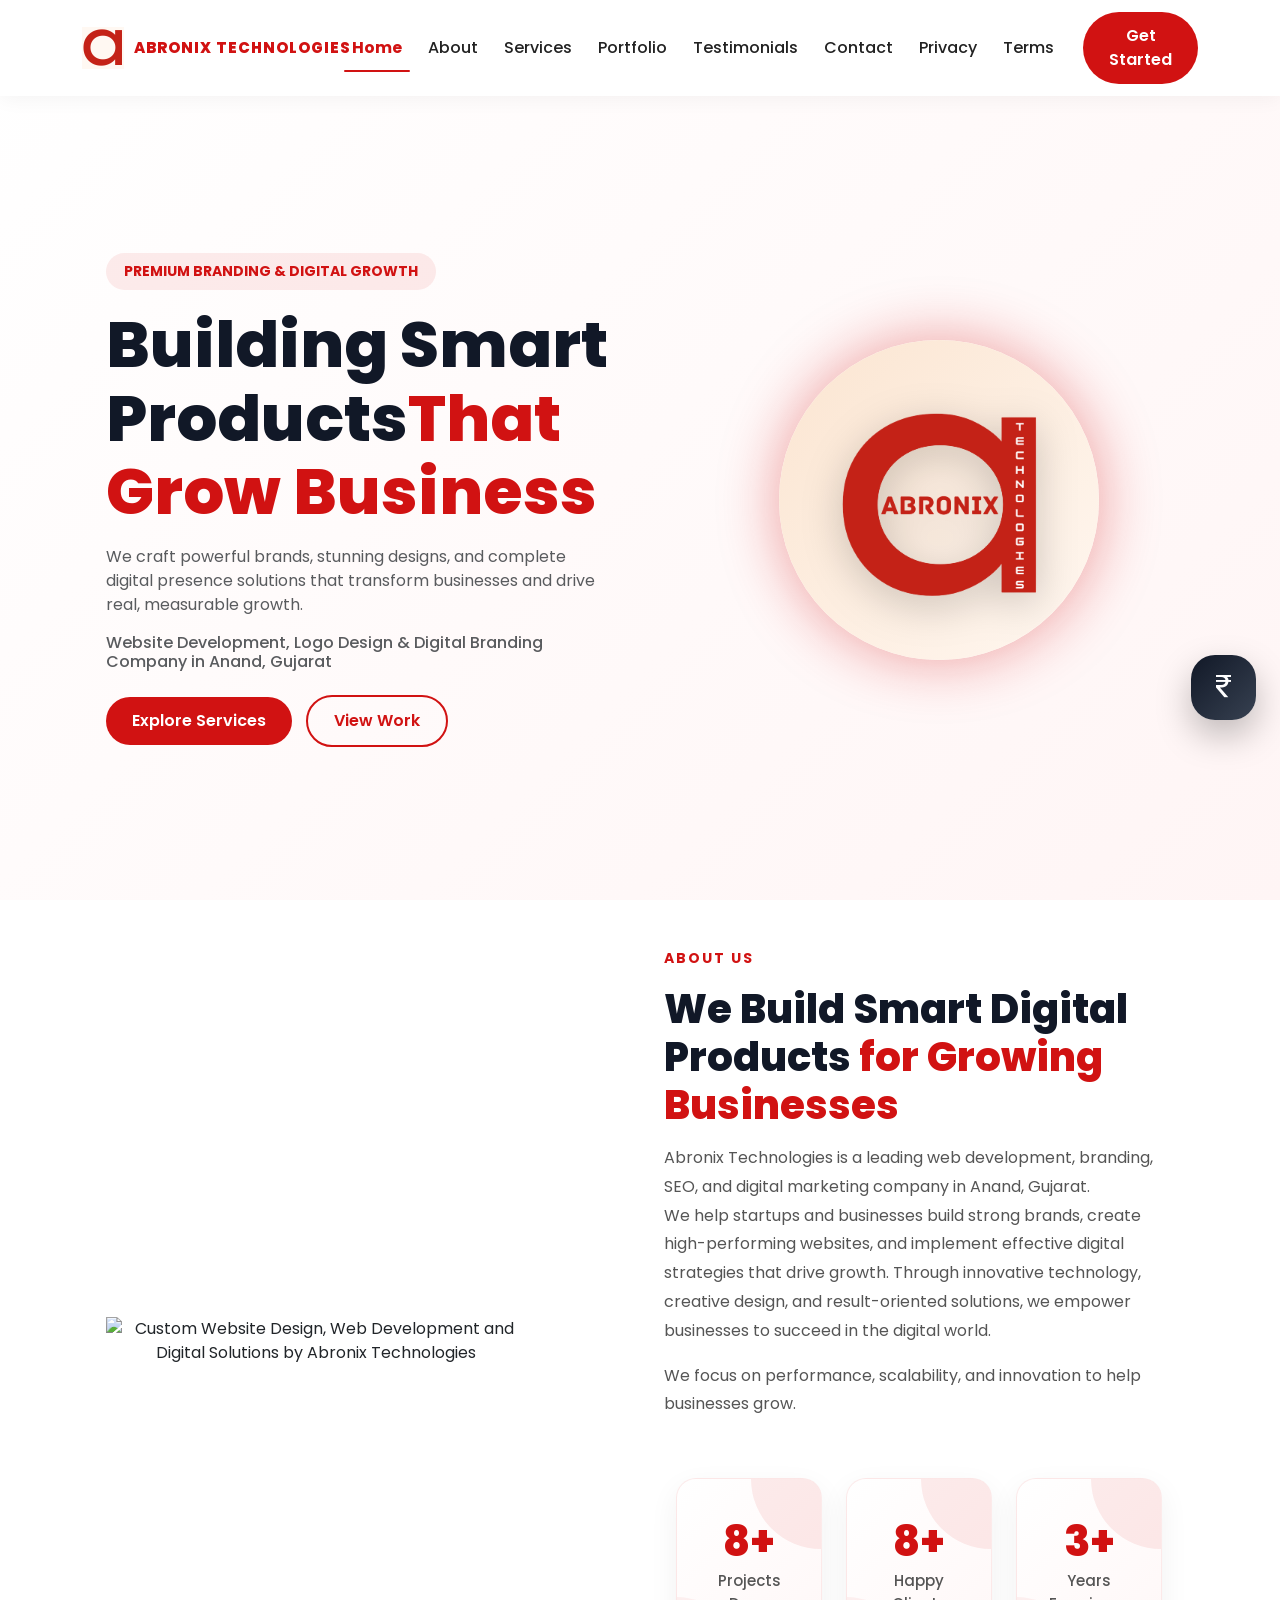
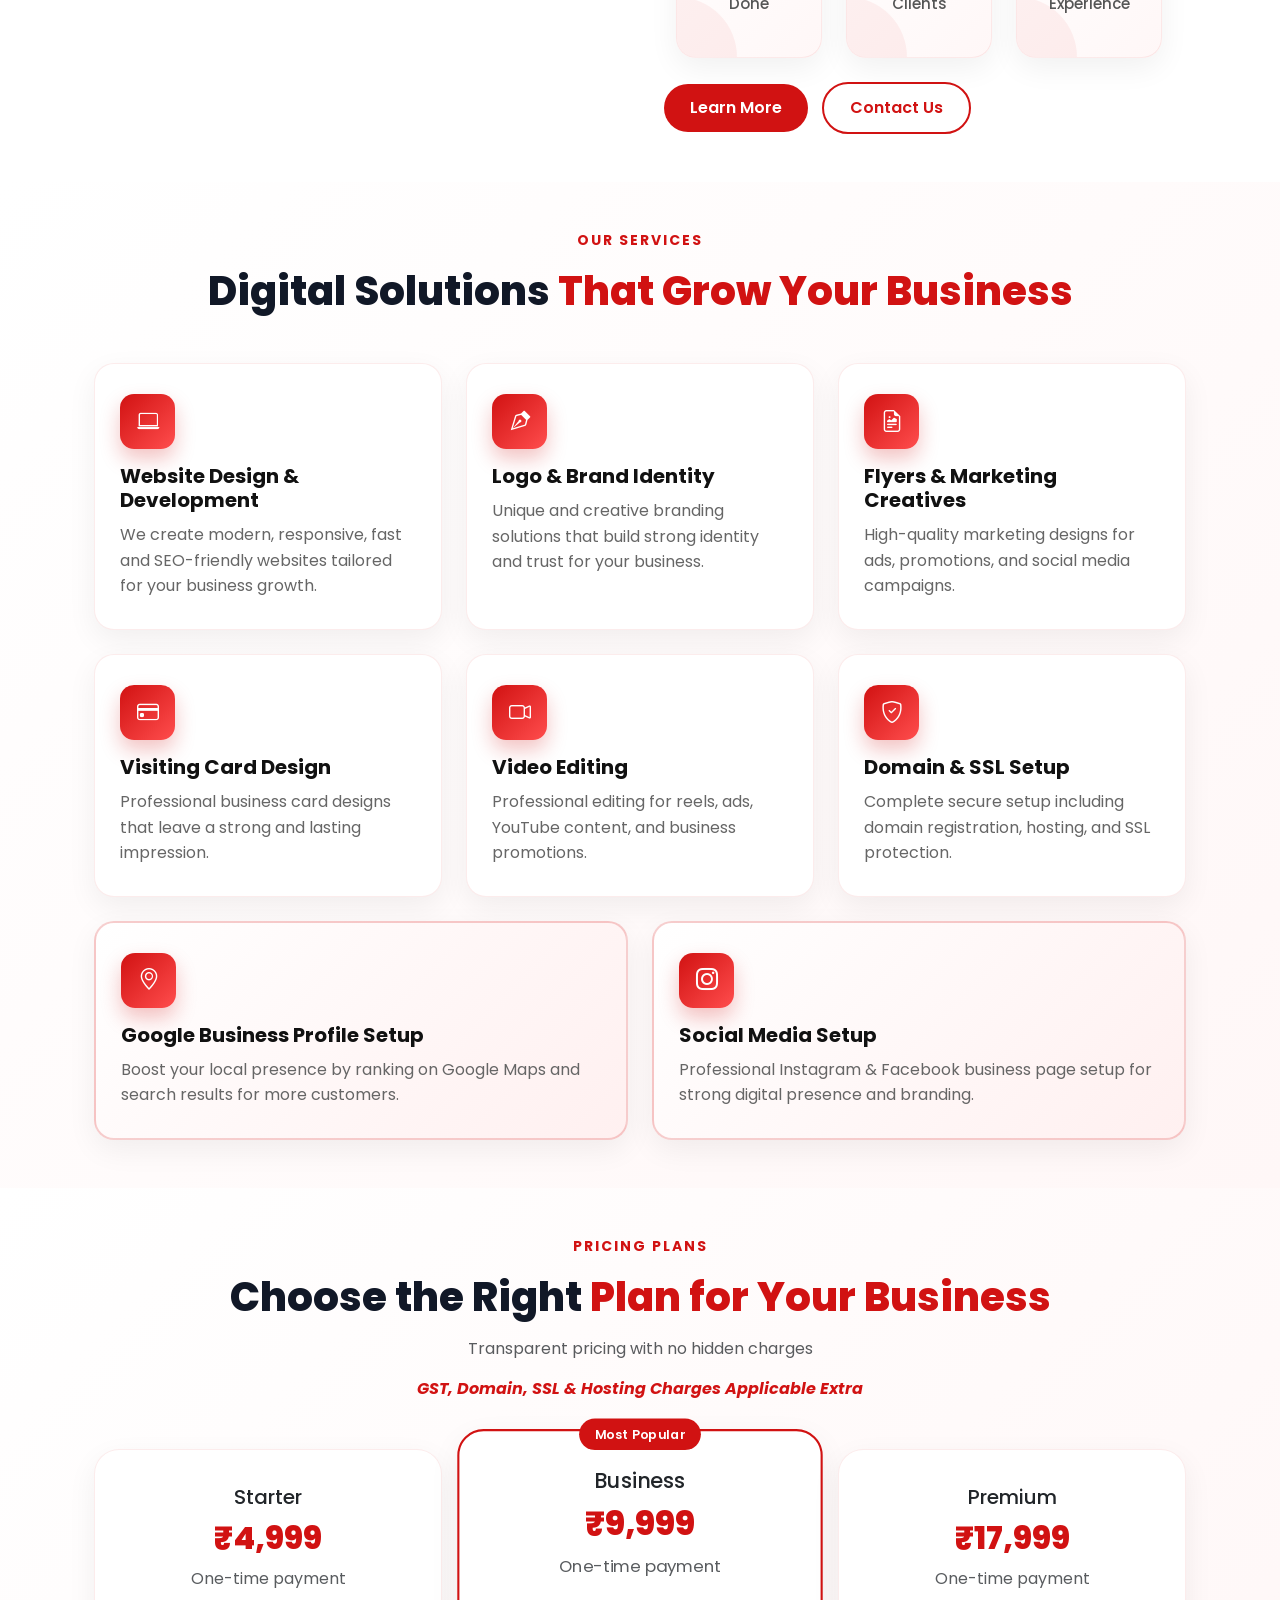
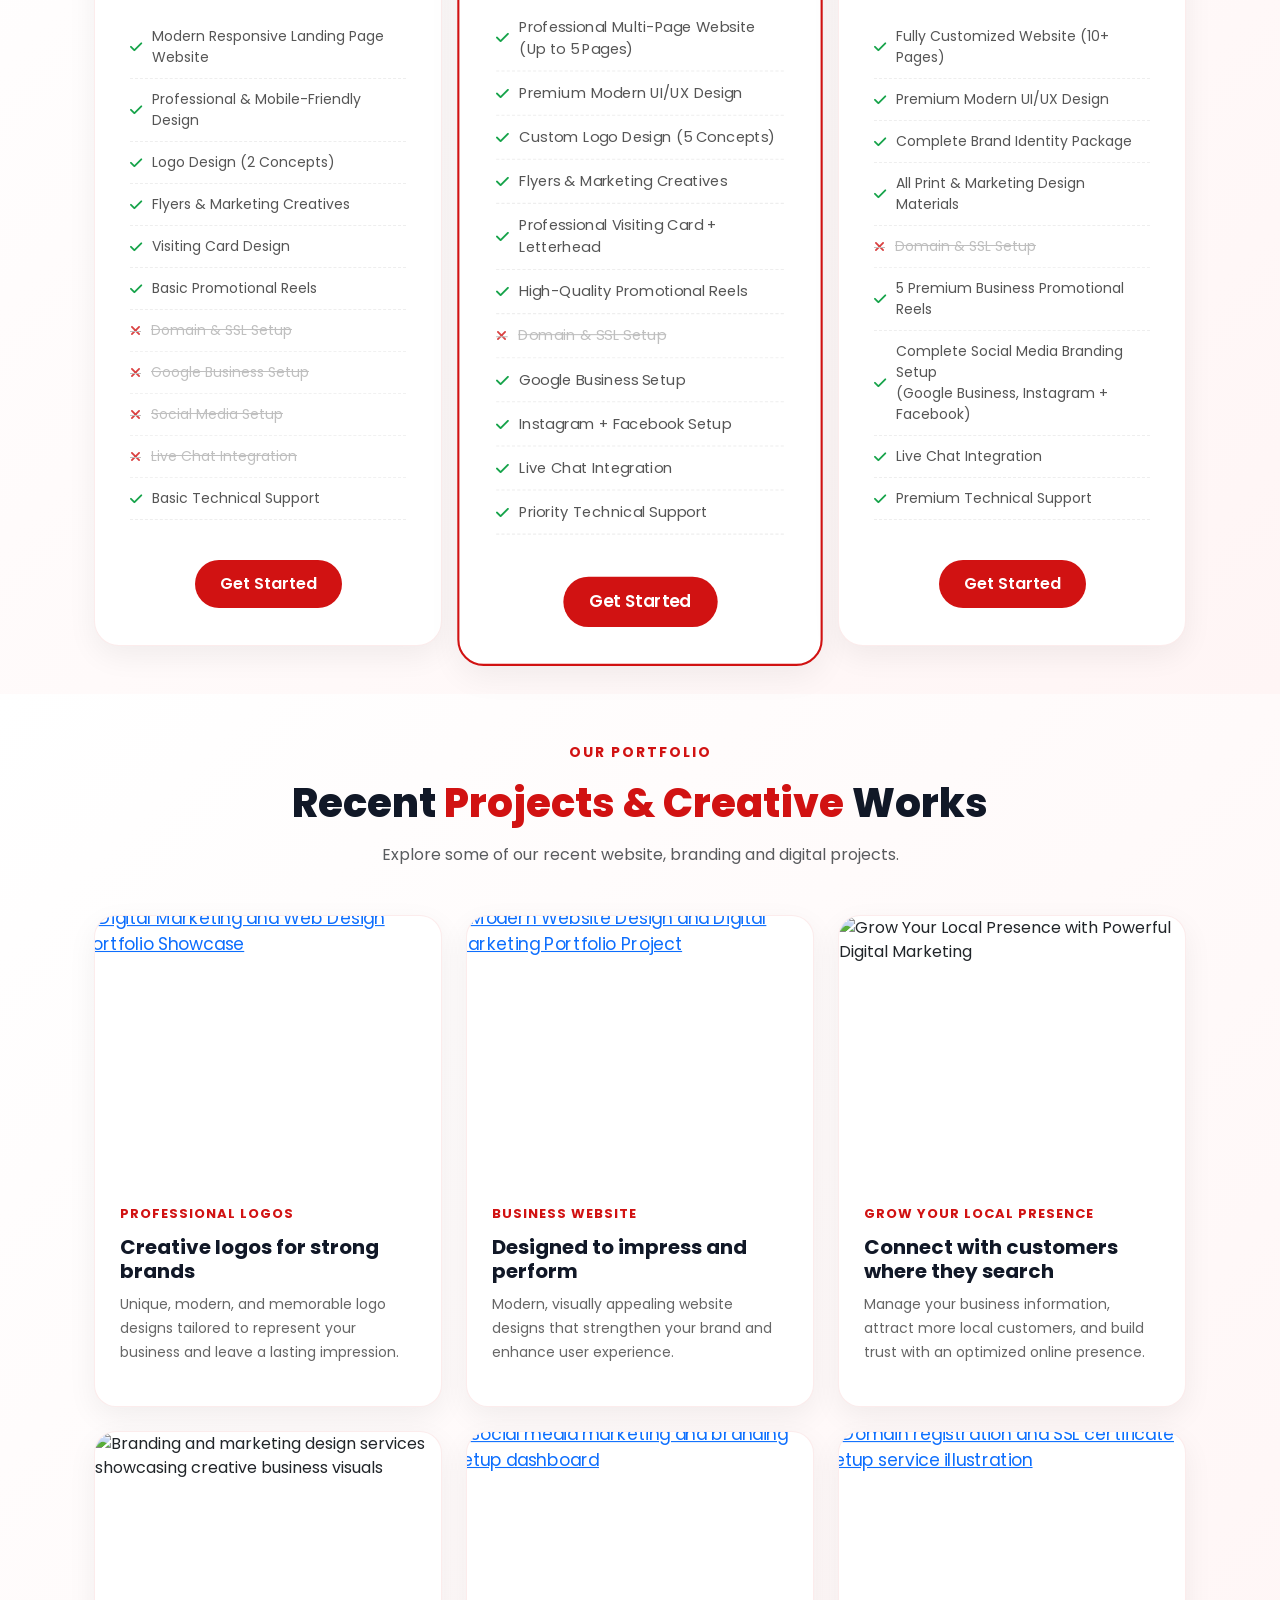
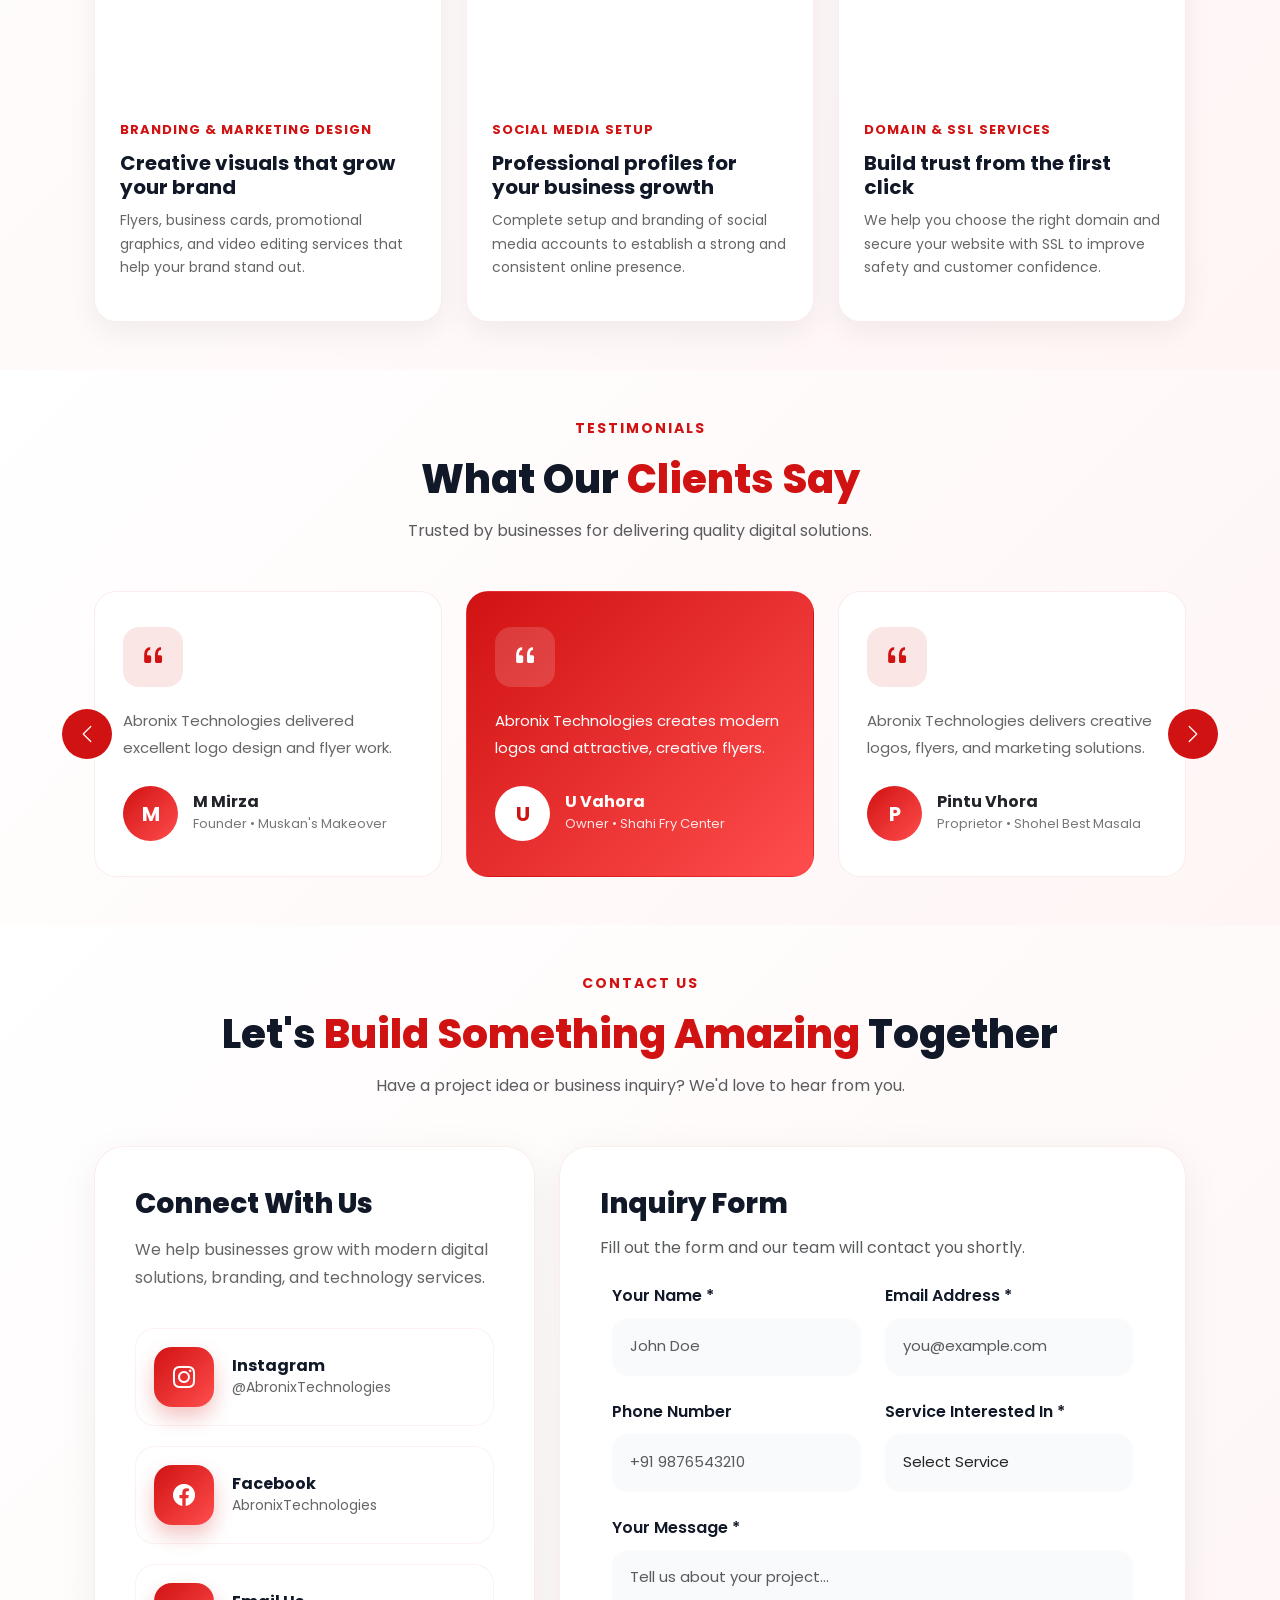
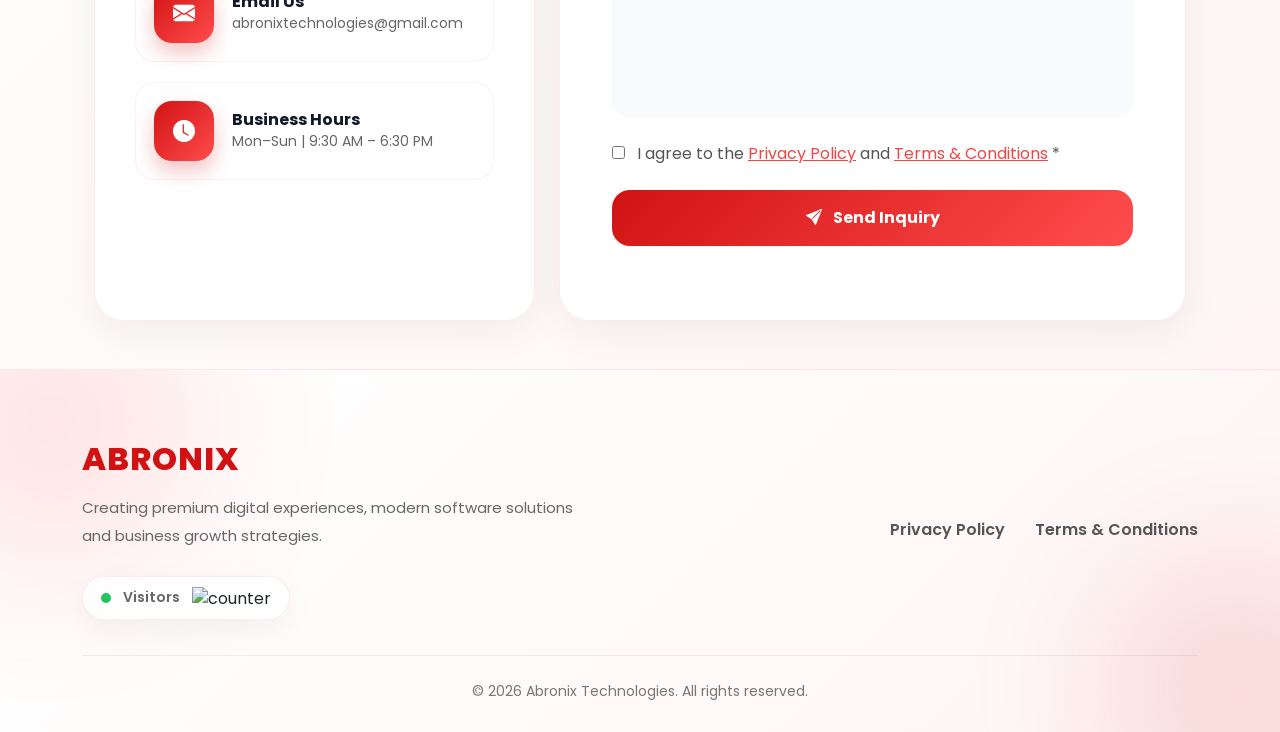
==== commit 957748f8: "Update index.html" ====
--- a/index.html
+++ b/index.html
@@ -1,8 +1,10 @@
 <!DOCTYPE html>
 <html lang="en">
 <head>
-     <!-- ══ GOOGLE SEO ══ -->
+     <!-- ══ GOOGLE SEO ══ -->    
     <meta name="google-site-verification" content="BKKp4MAtDYce9E1KdZ9TclviGkEOBmXg_sfoEr4LxzI" />
+    <!-- ══ <meta name="google-site-verification" content="-jVodisllGC3Qnvrtyi6t5Tz7KLiRiRewOuUm_UiM5c" />  ══ -->
+     
     <!-- Google tag (gtag.js) -->
     <!-- Google Analytics -->
     <script async src="https://www.googletagmanager.com/gtag/js?id=G-H3DP1MNZKC"></script>
@@ -13,6 +15,16 @@
 
       gtag('config', 'G-H3DP1MNZKC');
     </script>
+
+
+     <!-- Google Tag Manager 09-06-2026 -->
+     <script>(function(w,d,s,l,i){w[l]=w[l]||[];w[l].push({'gtm.start':
+     new Date().getTime(),event:'gtm.js'});var f=d.getElementsByTagName(s)[0],
+     j=d.createElement(s),dl=l!='dataLayer'?'&l='+l:'';j.async=true;j.src=
+     'https://www.googletagmanager.com/gtm.js?id='+i+dl;f.parentNode.insertBefore(j,f);
+     })(window,document,'script','dataLayer','GTM-KQ2D8WPD');</script>
+     <!-- End Google Tag Manager -->
+     
      <!-- ══ GOOGLE SEO ══ -->
     
     <meta charset="UTF-8" />
@@ -180,6 +192,12 @@
 </head>
 
 <body>
+
+     <!-- Google Tag Manager (noscript) 09-06-2026 -->
+     <noscript><iframe src="https://www.googletagmanager.com/ns.html?id=GTM-KQ2D8WPD"
+     height="0" width="0" style="display:none;visibility:hidden"></iframe></noscript>
+     <!-- End Google Tag Manager (noscript) -->
+     
     <!-- NAVBAR -->
     <nav class="navbar navbar-expand-lg fixed-top">
         <div class="container">
@@ -401,10 +419,9 @@
                     </h2>
 
                     <p class="section-text">
-                        Abronix Technologies helps businesses grow through branding, design, and digital solutions.
-                        <br />
-                        We blend strategy and creativity to build strong, impactful brands—supporting startups to established companies in 
-                        creating a powerful digital presence that connects with their audience.
+                        Abronix Technologies is a leading web development, branding, SEO, and digital marketing company in Anand, Gujarat. <br />
+                        We help startups and businesses build strong brands, create high-performing websites, and implement effective digital strategies that drive growth. 
+                        Through innovative technology, creative design, and result-oriented solutions, we empower businesses to succeed in the digital world.
                     </p>
 
                     <p class="section-text">
@@ -752,6 +769,10 @@
                                     <img src="https://images.unsplash.com/photo-1657812159077-90649115008c?q=80&w=1126&auto=format&fit=crop"
                                         alt="Modern Website Design and Digital Marketing Portfolio Project" />
                                 </a>
+                                 <a href="https://anandtraders.github.io/landing/" target="_blank" class="portfolio-slide">
+                                    <img src="assets/portfolio/project_2/1.png"
+                                        alt="Anand Traders - India's Trusted Stock Advisory" />
+                                </a>
                                 <a href="#portfolio" target="_self" class="portfolio-slide">
                                     <img src="https://images.unsplash.com/photo-1487014679447-9f8336841d58?q=80&w=1305&auto=format&fit=crop"
                                         alt="Creative Web Development and User Experience Design Showcase" />
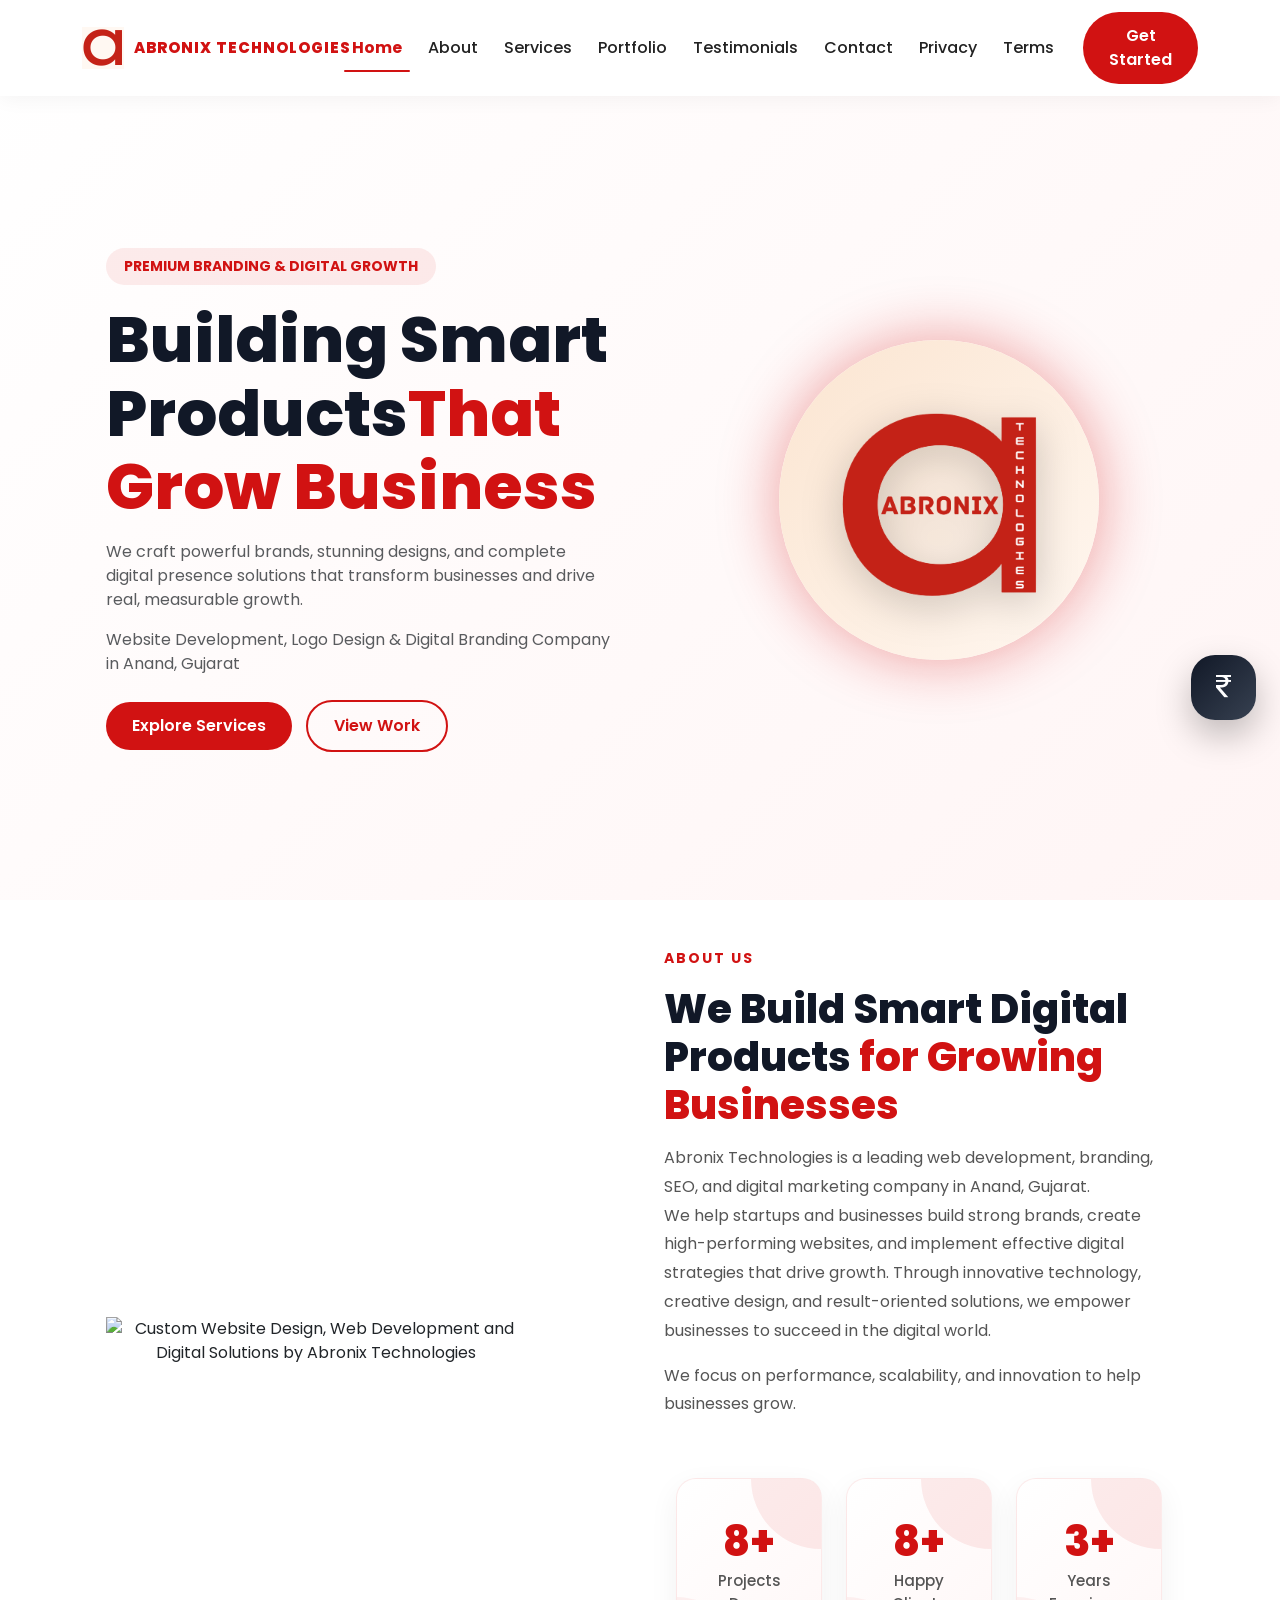
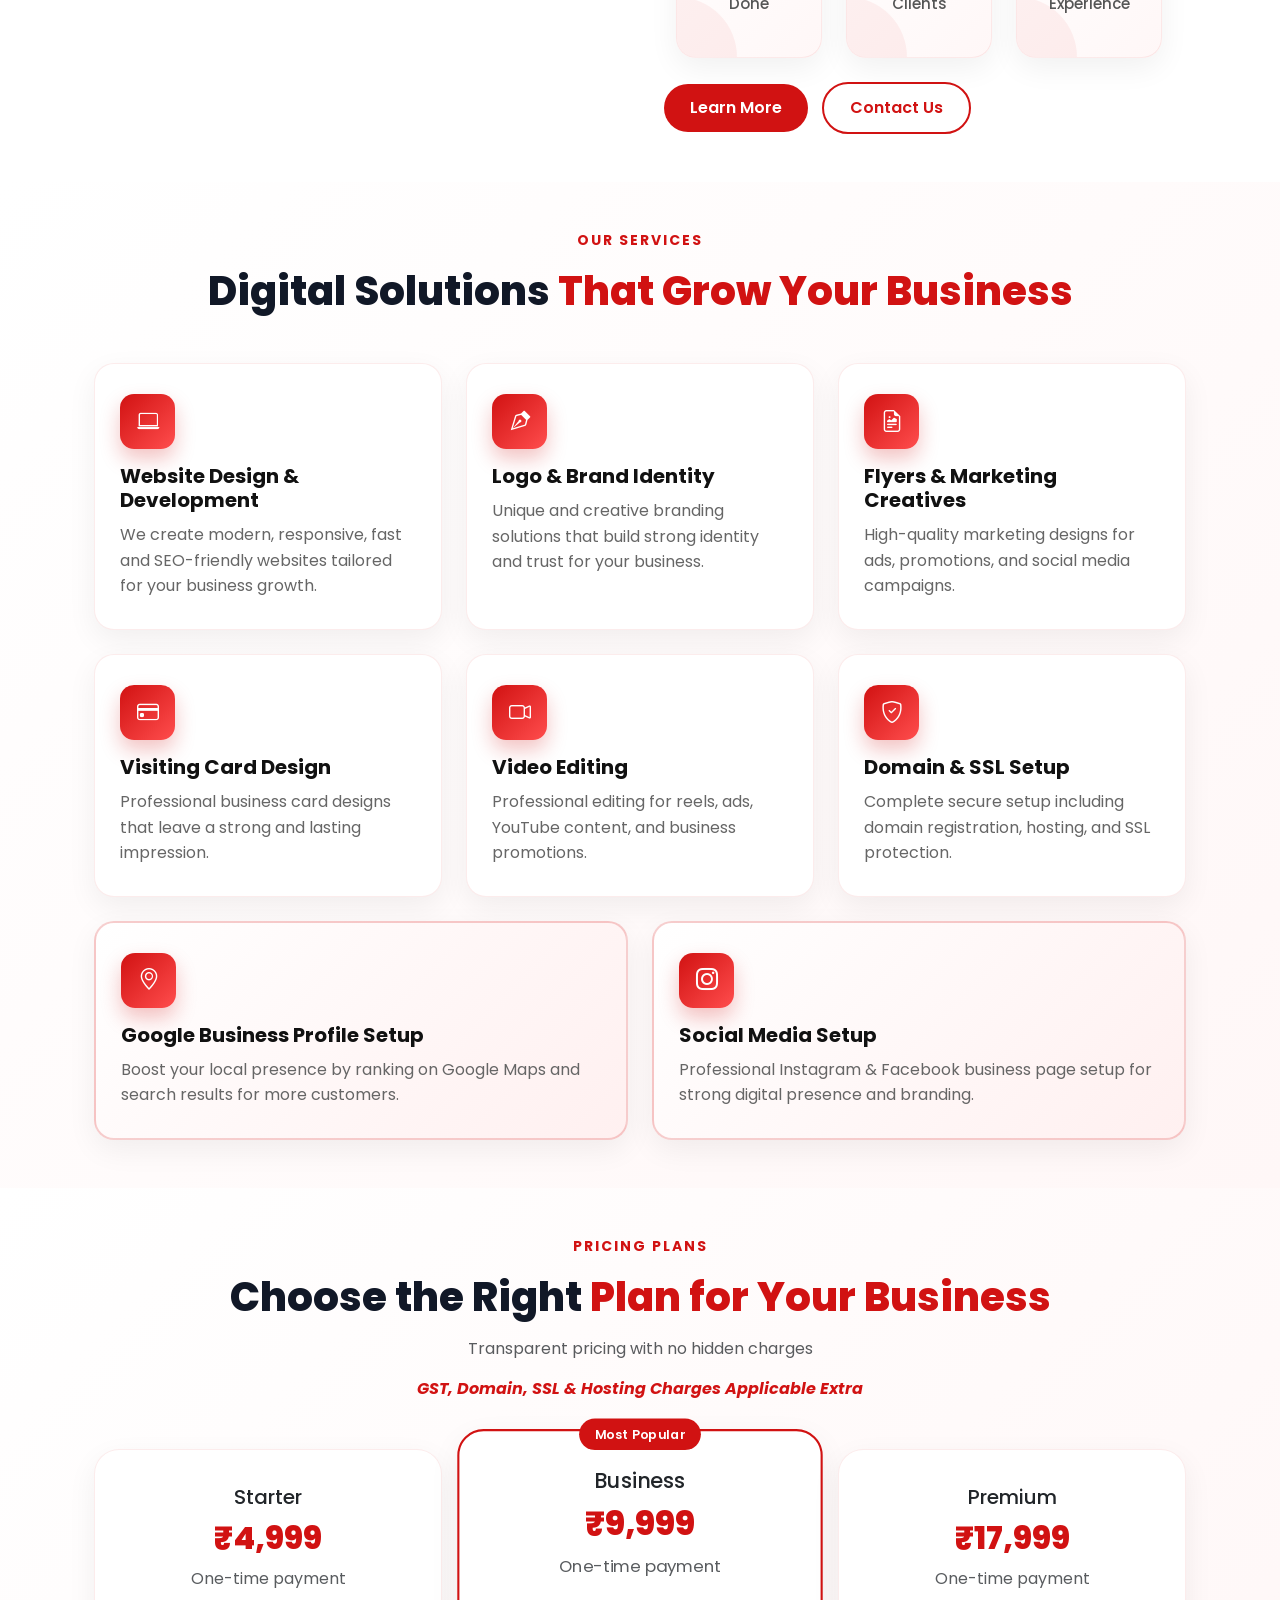
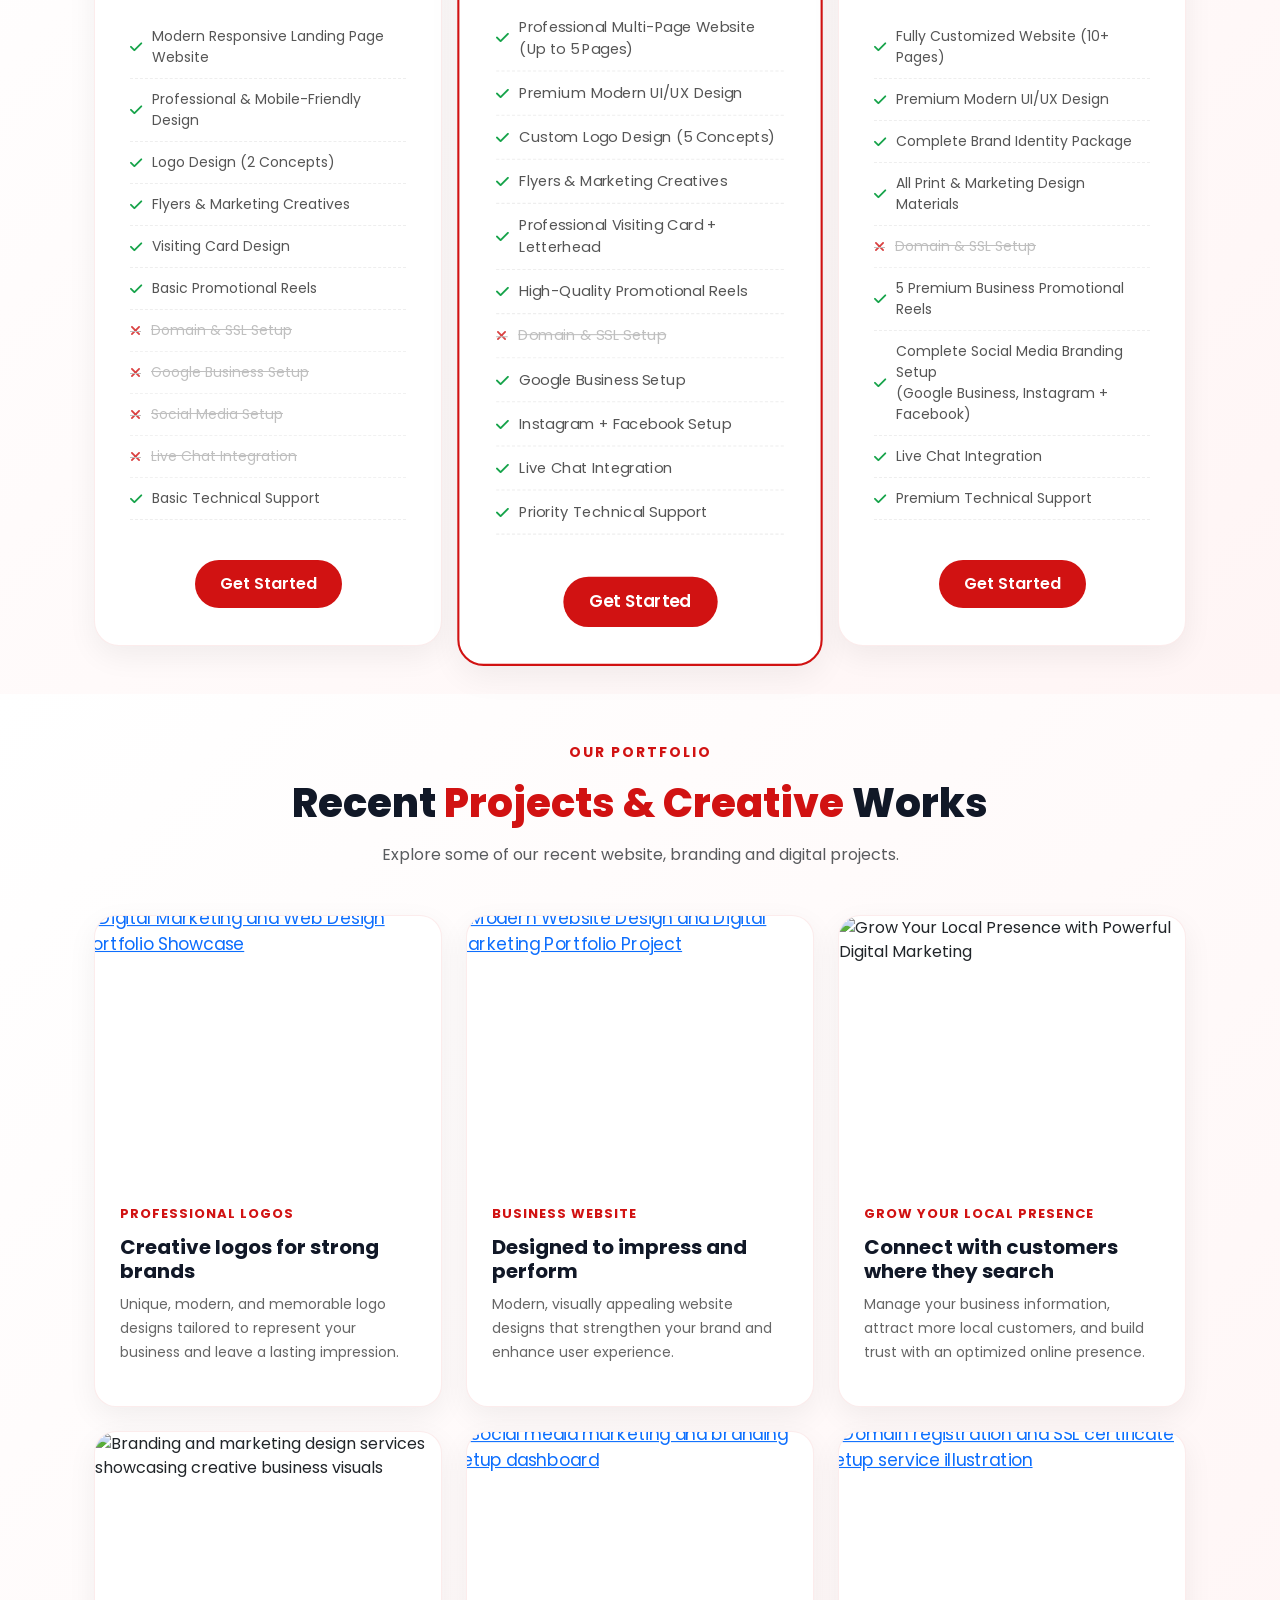
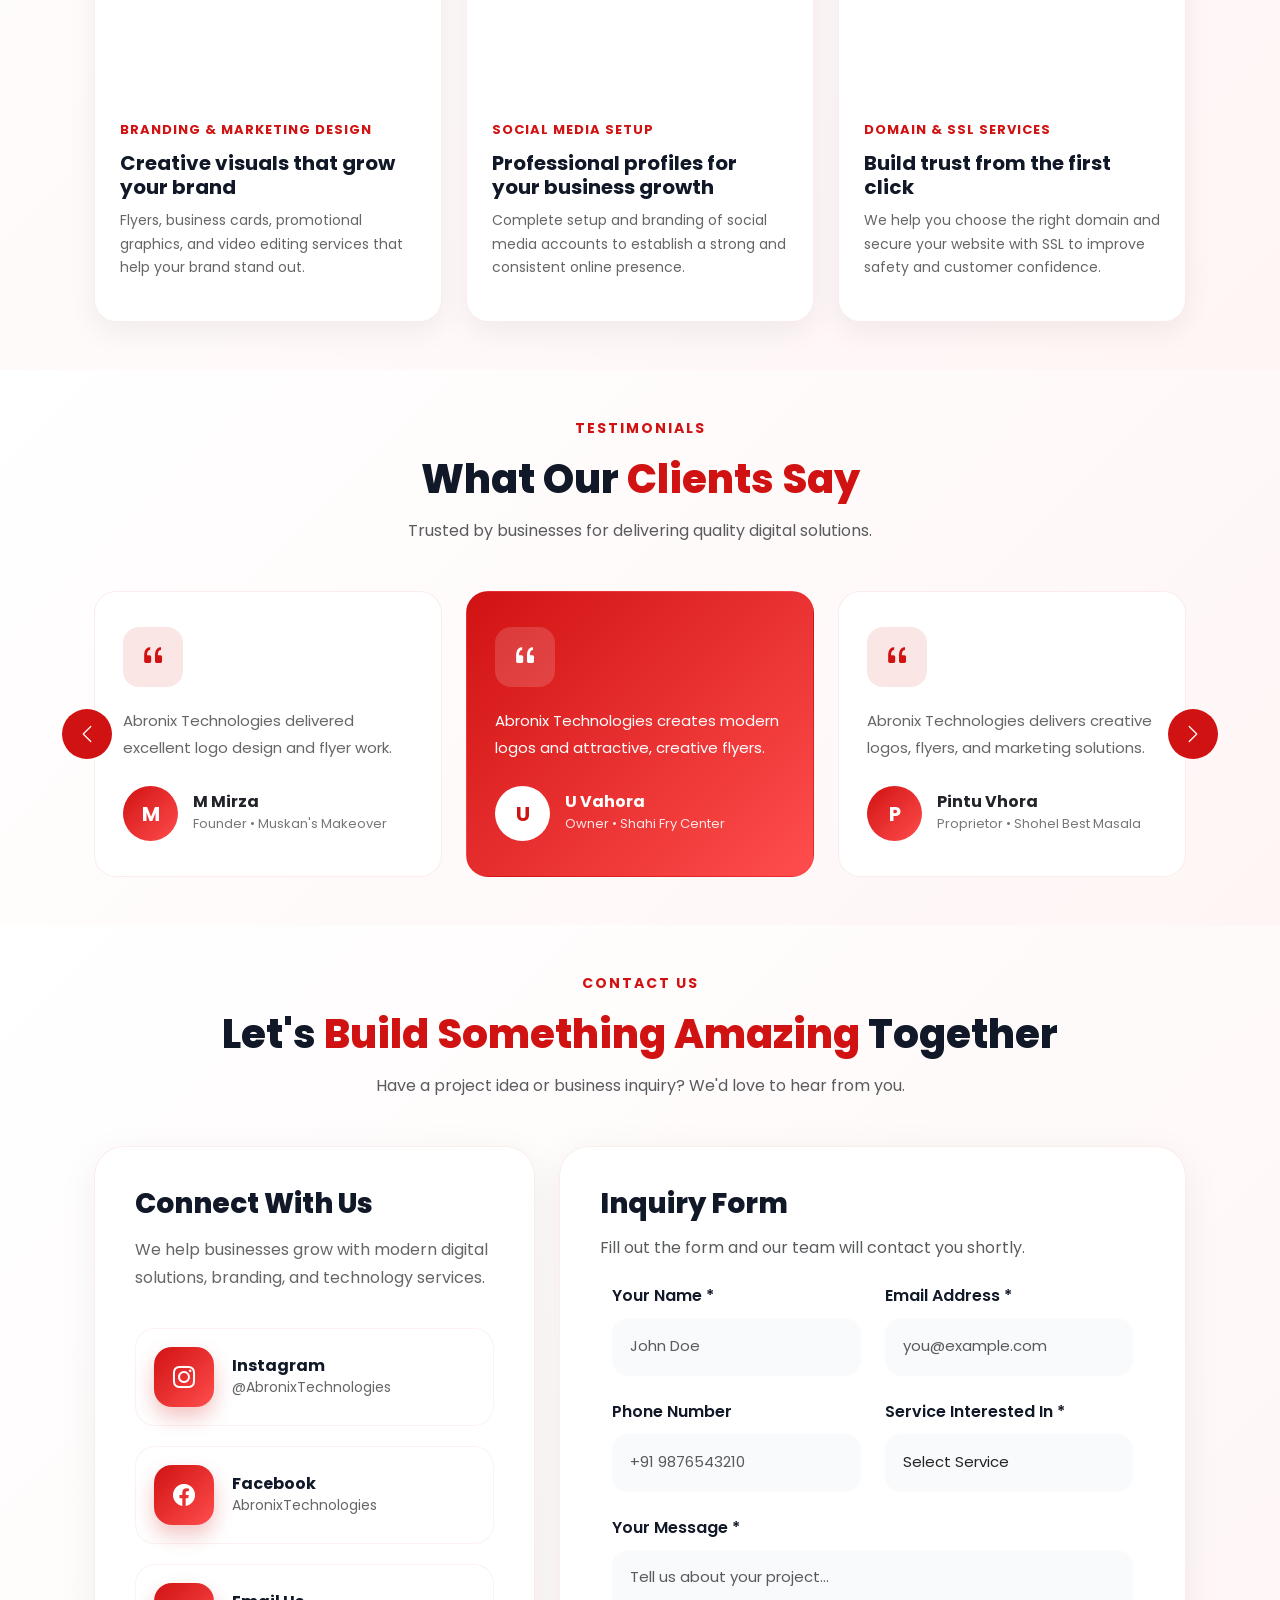
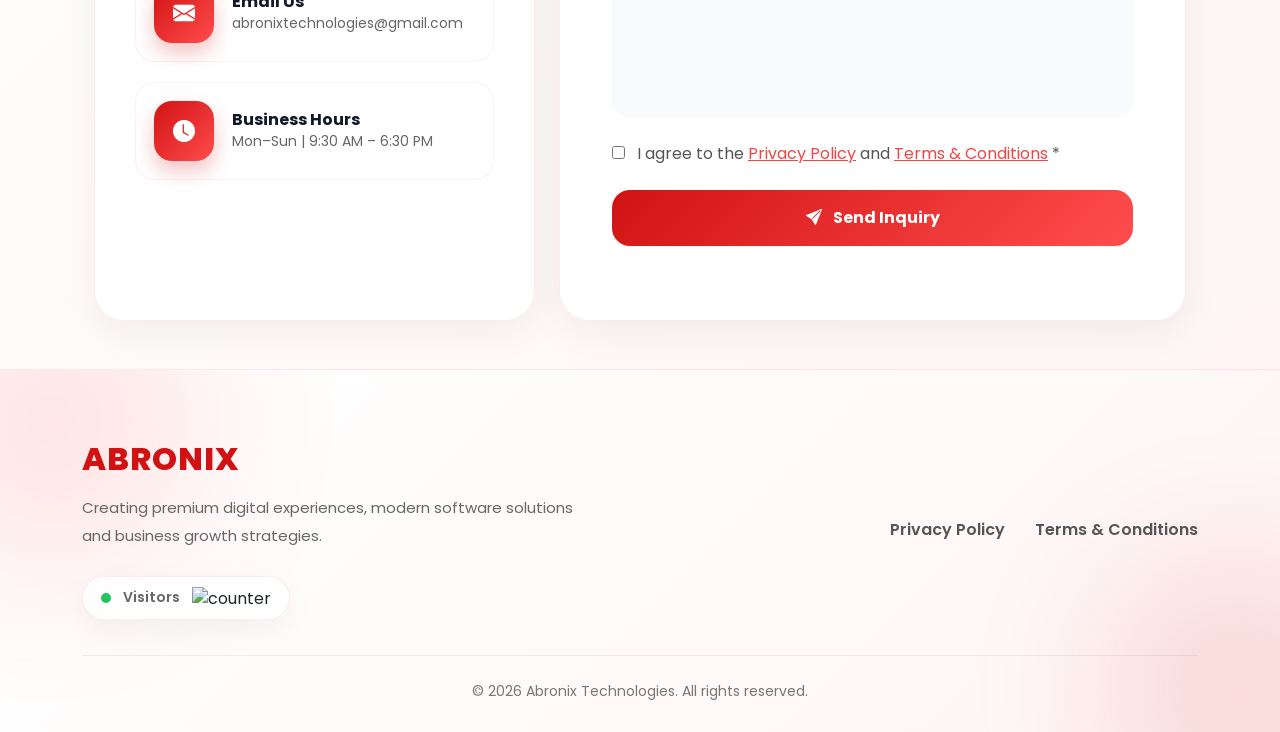
==== commit c03273e9: "Update index.html" ====
--- a/index.html
+++ b/index.html
@@ -31,10 +31,10 @@
     <meta name="viewport" content="width=device-width, initial-scale=1.0" />
     
     <!-- ══ PRIMARY SEO ══ -->
-    <title>Website Development Company in Anand, Nadiad, Vadodara | Web Design, SEO & Digital Branding | Abronix Technologies</title>
+    <title>Website Development Company in Anand | Abronix Technologies</title>
 
     <meta name="title" content="Website Development, Logo Design & Digital Branding Services | Abronix Technologies">
-    <meta name="description" content="Abronix Technologies is a leading website development company in Anand, Gujarat providing website design, eCommerce development, SEO, logo design, digital branding, Google Business Profile setup, social media management and video editing services in Anand, Nadiad, Vadodara, Vallabh Vidyanagar, Karamsad, Anand GIDC and across Gujarat.">
+    <meta name="description" content="Abronix Technologies provides website development, web design, SEO, eCommerce, and digital branding services in Anand, Nadiad, and Vadodara.">
     <meta name="keywords" content="website developer Anand, website development company Anand, web designer Anand, website design Anand, website development Nadiad, web designer Nadiad, website development Vadodara, web development Vallabh Vidyanagar, website developer Karamsad, website development Anand GIDC, SEO company Anand, SEO services Gujarat, digital marketing Anand, social media management Anand, logo design Anand, Google Business Profile setup Anand, ecommerce website development Gujarat, business website design Gujarat, IT company Anand, web development company Gujarat, startup website development, Abronix Technologies">
 
     <meta name="author" content="Abronix Technologies">
@@ -289,7 +289,7 @@
                         We craft powerful brands, stunning designs, and complete digital presence solutions 
                         that transform businesses and drive real, measurable growth.
                     </p>
-                    <h1 style="font-size: 1rem;" class="text-muted">Website Development, Logo Design & Digital Branding Company in Anand, Gujarat</h1>
+                    <p style="font-size: 1rem;" class="text-muted">Website Development, Logo Design & Digital Branding Company in Anand, Gujarat</p>
 
                     <div class="mt-4">
                         <a class="btn btn-main" href="#services">Explore Services</a>
